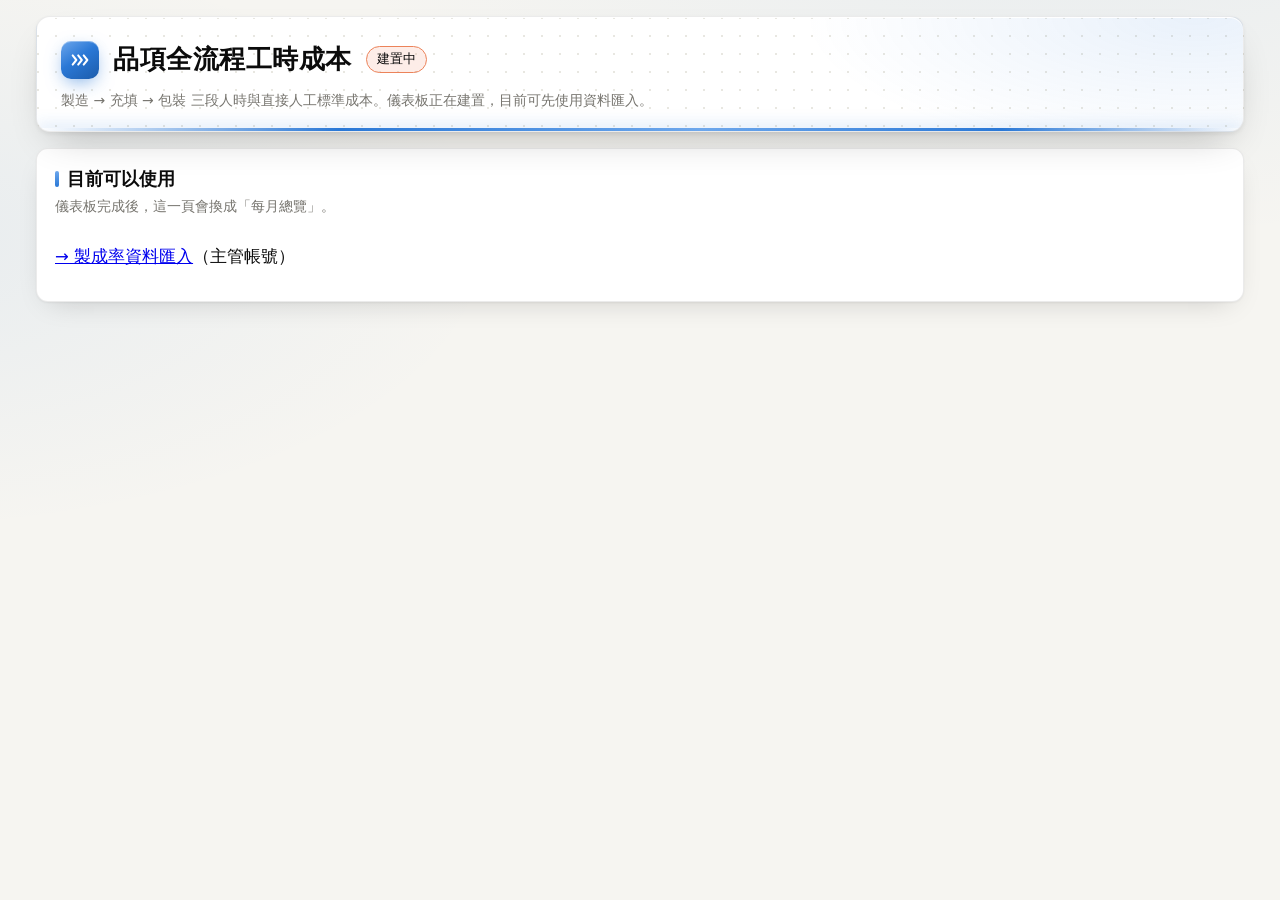
==== efficiency/index.html @ 657ede4d "Placeholder landing page for efficiency/ until the dashboard is built Keeps the import page's back l" ====
<!doctype html>
<html lang="zh-Hant">
<head>
<meta charset="utf-8">
<meta name="viewport" content="width=device-width, initial-scale=1">
<title>品項全流程工時成本</title>
<link rel="stylesheet" href="style.css">
</head>
<body>
<div class="wrap">
  <header class="app">
    <span class="logo" aria-hidden="true"><svg viewBox="0 0 24 24" fill="none" stroke="#fff" stroke-width="2.2" stroke-linecap="round" stroke-linejoin="round"><path d="M4 7l4 5-4 5M10 7l4 5-4 5M16 7l4 5-4 5"/></svg></span>
    <h1>品項全流程工時成本</h1>
    <span class="tag mock">建置中</span>
    <div class="hdr-note">製造 → 充填 → 包裝 三段人時與直接人工標準成本。儀表板正在建置，目前可先使用資料匯入。</div>
  </header>
  <div class="card" style="margin-top:16px">
    <div class="card-head"><div><h2>目前可以使用</h2><div class="sub">儀表板完成後，這一頁會換成「每月總覽」。</div></div></div>
    <p><a href="import.html">→ 製成率資料匯入</a>（主管帳號）</p>
  </div>
</div>
</body>
</html>
---- efficiency/style.css ----
/* 品項全流程工時成本：共用樣式（設計稿第 3 版定案：第 1 版配色＋立體感）。 */

/* ── 色彩：沿用第 1 版（暖白底＋藍色主色）。圖表三色經色覺障礙驗證 ── */
:root {
  color-scheme: light;
  --page: #f6f5f1; --page-glow: rgba(42,120,214,.07);
  --card: #ffffff; --surface: #fbfbf9; --line: rgba(11,11,11,.08);
  --ink: #0b0b0b; --ink-2: #52514e; --muted: #77756f;
  --grid: #e8e7e1; --axis: #c3c2b7; --ring: rgba(11,11,11,.08);
  --accent: #2a78d6; --accent-2: #1c5cab; --accent-3: #6da7ec; --accent-wash: rgba(42,120,214,.10);
  --s1: #2a78d6; --s2: #eb6834; --s3: #1baf7a;
  --s1-ink: #ffffff; --s2-ink: #ffffff; --s3-ink: #0b0b0b;
  --pt: #2a78d6; --band: rgba(42,120,214,.07);
  --good: #0ca30c; --good-ink: #006300; --warn: #fab219; --serious: #ec835a; --crit: #d03b3b;
  --div-neg-3: #b8322f; --div-neg-2: #e06d68; --div-neg-1: #f3b8b2; --div-mid: #f0efec;
  --div-pos-1: #b7d3f6; --div-pos-2: #6da7ec; --div-pos-3: #256abf;
  --tip: #0b0b0b; --tip-ink: #ffffff;
  --shadow: 0 1px 2px rgba(11,11,11,.05), 0 10px 28px -14px rgba(11,11,11,.22);
  --shadow-hi: 0 2px 4px rgba(11,11,11,.06), 0 18px 40px -18px rgba(11,11,11,.30);
  --hl: inset 0 1px 0 rgba(255,255,255,.95);
}
@media (prefers-color-scheme: dark) {
  :root:where(:not([data-theme="light"])) {
    color-scheme: dark;
    --page: #0d0d0d; --page-glow: rgba(57,135,229,.10);
    --card: #1a1a19; --surface: #222220; --line: rgba(255,255,255,.09);
    --ink: #ffffff; --ink-2: #c3c2b7; --muted: #9a9890;
    --grid: #2c2c2a; --axis: #383835; --ring: rgba(255,255,255,.09);
    --accent: #3987e5; --accent-2: #2a78d6; --accent-3: #86b6ef; --accent-wash: rgba(57,135,229,.16);
    --s1: #3987e5; --s2: #d95926; --s3: #199e70;
    --s1-ink: #ffffff; --s2-ink: #ffffff; --s3-ink: #0b0b0b;
    --pt: #3987e5; --band: rgba(57,135,229,.12);
    --good-ink: #0ca30c;
    --div-neg-3: #e66767; --div-neg-2: #a8423f; --div-neg-1: #5a2a28; --div-mid: #383835;
    --div-pos-1: #1f3a5c; --div-pos-2: #2a5c99; --div-pos-3: #6da7ec;
    --tip: #f0efec; --tip-ink: #0b0b0b;
    --shadow: 0 1px 2px rgba(0,0,0,.4), 0 14px 34px -16px rgba(0,0,0,.8);
    --shadow-hi: 0 2px 4px rgba(0,0,0,.45), 0 20px 44px -18px rgba(0,0,0,.9);
    --hl: inset 0 1px 0 rgba(255,255,255,.06);
  }
}
:root[data-theme="dark"] {
    color-scheme: dark;
    --page: #0d0d0d; --page-glow: rgba(57,135,229,.10);
    --card: #1a1a19; --surface: #222220; --line: rgba(255,255,255,.09);
    --ink: #ffffff; --ink-2: #c3c2b7; --muted: #9a9890;
    --grid: #2c2c2a; --axis: #383835; --ring: rgba(255,255,255,.09);
    --accent: #3987e5; --accent-2: #2a78d6; --accent-3: #86b6ef; --accent-wash: rgba(57,135,229,.16);
    --s1: #3987e5; --s2: #d95926; --s3: #199e70;
    --s1-ink: #ffffff; --s2-ink: #ffffff; --s3-ink: #0b0b0b;
    --pt: #3987e5; --band: rgba(57,135,229,.12);
    --good-ink: #0ca30c;
    --div-neg-3: #e66767; --div-neg-2: #a8423f; --div-neg-1: #5a2a28; --div-mid: #383835;
    --div-pos-1: #1f3a5c; --div-pos-2: #2a5c99; --div-pos-3: #6da7ec;
    --tip: #f0efec; --tip-ink: #0b0b0b;
    --shadow: 0 1px 2px rgba(0,0,0,.4), 0 14px 34px -16px rgba(0,0,0,.8);
    --shadow-hi: 0 2px 4px rgba(0,0,0,.45), 0 20px 44px -18px rgba(0,0,0,.9);
    --hl: inset 0 1px 0 rgba(255,255,255,.06);
  }

* { box-sizing: border-box; }
html, body { margin: 0; }
body {
  background:
    radial-gradient(1100px 520px at 85% -120px, var(--page-glow), transparent 70%),
    radial-gradient(900px 420px at -10% 240px, var(--page-glow), transparent 70%),
    var(--page);
  background-attachment: fixed;
  color: var(--ink);
  font: 16.5px/1.6 system-ui, -apple-system, "Segoe UI", "Microsoft JhengHei", "Noto Sans TC", sans-serif;
  -webkit-font-smoothing: antialiased;
}
.wrap { max-width: 1240px; margin: 0 auto; padding: 0 16px 64px; }

/* ── 頁首：深色立體橫幅＋點陣網格＋陶土橘光線 ── */
header.app {
  position: relative; overflow: hidden; margin: 16px 0 0; padding: 22px 24px 20px; border-radius: 14px;
  background:
    radial-gradient(560px 200px at 96% 0%, var(--accent-wash), transparent 70%),
    radial-gradient(1px 1px at 1px 1px, var(--grid) 1px, transparent 0) 0 0 / 18px 18px,
    var(--card);
  color: var(--ink); border: 1px solid var(--line); box-shadow: var(--shadow-hi), var(--hl);
  display: flex; flex-wrap: wrap; align-items: center; gap: 8px 14px;
}
header.app::after { content: ""; position: absolute; left: 0; right: 0; bottom: 0; height: 3px;
  background: linear-gradient(90deg, transparent, var(--accent) 25%, var(--accent-3) 55%, var(--accent) 80%, transparent);
  box-shadow: 0 0 16px rgba(42,120,214,.55); }
.logo { width: 38px; height: 38px; border-radius: 10px; flex: none; display: grid; place-items: center;
  background: linear-gradient(145deg, #6da7ec, #2a78d6 45%, #1c5cab); box-shadow: 0 6px 18px -4px rgba(42,120,214,.6), inset 0 1px 0 rgba(255,255,255,.35); }
.logo svg { width: 22px; height: 22px; }
header.app h1 { font-size: 26px; margin: 0; font-weight: 700; letter-spacing: .02em; }
.tag { font-size: 13px; padding: 2px 10px; border-radius: 999px; border: 1px solid var(--axis); color: var(--ink-2); background: var(--surface); }
.tag.mock { border-color: var(--serious); color: var(--ink); background: color-mix(in srgb, var(--serious) 14%, transparent); }
.hdr-note { width: 100%; color: var(--muted); font-size: 14px; }
.hdr-btns { margin-left: auto; display: flex; gap: 8px; }
.theme-btn { font: inherit; font-size: 14px; background: var(--surface); border: 1px solid var(--axis);
  color: var(--ink-2); border-radius: 8px; padding: 4px 12px; cursor: pointer; box-shadow: var(--hl); }
.theme-btn:hover { border-color: var(--accent); color: var(--ink); }
.theme-btn.help { color: var(--accent-2); border-color: color-mix(in srgb, var(--accent) 45%, var(--axis)); font-weight: 600; }

/* ── 篩選列：玻璃質感，固定在上方 ── */
.filters { position: sticky; top: 8px; z-index: 20; margin-top: 14px;
  display: flex; flex-wrap: wrap; gap: 10px 18px; align-items: center; padding: 10px 16px;
  background: color-mix(in srgb, var(--card) 78%, transparent); backdrop-filter: blur(14px) saturate(1.3);
  border: 1px solid var(--line); border-radius: 12px; box-shadow: var(--shadow), var(--hl); }
.filters.plain { position: static; margin: 0 0 14px; }
.filters label { display: flex; align-items: center; gap: 8px; font-size: 15px; color: var(--ink-2); }
select, input[type=number], input[type=search] {
  font: inherit; font-size: 15.5px; color: var(--ink); background: var(--surface);
  border: 1px solid var(--axis); border-radius: 8px; padding: 5px 10px; box-shadow: inset 0 1px 2px rgba(0,0,0,.05); }
select:focus, input:focus { outline: 2px solid var(--accent); outline-offset: 1px; }
input[type=number] { width: 96px; }
.rate-hint { font-size: 13px; color: var(--muted); }

/* ── 分頁：立體膠囊 ── */
nav.tabs { display: flex; gap: 6px; overflow-x: auto; margin: 16px 0 18px; padding: 6px;
  background: var(--card); border: 1px solid var(--line); border-radius: 14px; box-shadow: var(--shadow), var(--hl); }
nav.tabs button { font: inherit; font-size: 16px; background: none; border: 0; border-radius: 10px;
  padding: 8px 16px; color: var(--ink-2); cursor: pointer; white-space: nowrap; text-align: left; transition: background .15s; }
nav.tabs button:hover { background: var(--accent-wash); }
nav.tabs button[aria-selected=true] { color: #fff; font-weight: 700;
  background: linear-gradient(145deg, #4a90e2, #2a78d6 45%, #1c5cab);
  box-shadow: 0 8px 20px -8px rgba(42,120,214,.85), inset 0 1px 0 rgba(255,255,255,.3); }
nav.tabs button .q { display: block; font-size: 12.5px; font-weight: 400; color: var(--muted); }
nav.tabs button[aria-selected=true] .q { color: rgba(255,255,255,.85); }
.page { display: none; } .page.on { display: block; animation: rise .25s ease; }
@keyframes rise { from { opacity: 0; transform: translateY(6px); } to { opacity: 1; transform: none; } }
@media (prefers-reduced-motion: reduce) { .page.on { animation: none; } }

/* ── 結論句 ── */
.lede { position: relative; font-size: 20px; line-height: 1.55; margin: 0 0 18px; padding: 16px 20px 16px 24px; background: var(--card);
  border-radius: 12px; border: 1px solid var(--line); box-shadow: var(--shadow), var(--hl); overflow: hidden; }
.lede::before { content: ""; position: absolute; left: 0; top: 0; bottom: 0; width: 5px; background: linear-gradient(180deg, var(--accent-3), var(--accent), var(--accent-2)); }
.lede b { font-weight: 700; }
.lede .src { display: block; font-size: 13.5px; color: var(--muted); margin-top: 4px; }

/* ── 卡片與格線 ── */
.grid { display: grid; gap: 16px; grid-template-columns: repeat(12, 1fr); }
.c12 { grid-column: span 12; } .c8 { grid-column: span 8; } .c7 { grid-column: span 7; }
.c6 { grid-column: span 6; } .c5 { grid-column: span 5; } .c4 { grid-column: span 4; }
@media (max-width: 900px) { .c8, .c7, .c6, .c5, .c4 { grid-column: span 12; } }
.card { background: var(--card); border-radius: 12px; border: 1px solid var(--line); box-shadow: var(--shadow), var(--hl); padding: 16px 18px 14px; min-width: 0; }
.card h2 { font-size: 17.5px; margin: 0; font-weight: 700; display: flex; align-items: center; gap: 8px; }
.card h2::before { content: ""; width: 4px; height: 16px; border-radius: 2px; background: linear-gradient(180deg, var(--accent-3), var(--accent)); flex: none; }
.card .sub { font-size: 14px; color: var(--muted); margin: 2px 0 10px; }
.card-head { display: flex; gap: 10px; align-items: flex-start; justify-content: space-between; flex-wrap: wrap; }
.card-head > div:first-child { flex: 1 1 280px; min-width: 0; }
.tools { display: flex; gap: 8px; align-items: center; flex-wrap: wrap; font-size: 14px; color: var(--ink-2); }
.tbl-btn { flex: none; font: inherit; font-size: 13px; color: var(--ink-2); background: var(--surface);
  border: 1px solid var(--axis); border-radius: 8px; padding: 3px 10px; cursor: pointer; box-shadow: var(--hl); }
.tbl-btn:hover { border-color: var(--accent); color: var(--ink); }
.chart { position: relative; width: 100%; }
.chart svg { display: block; overflow: visible; }
.chart text { font-size: 12.5px; fill: var(--muted); font-variant-numeric: tabular-nums; }
.chart text.lab { fill: var(--ink-2); font-size: 13px; }
.chart text.strong { fill: var(--ink); font-weight: 600; }
.legend { display: flex; flex-wrap: wrap; gap: 4px 16px; font-size: 13.5px; color: var(--ink-2); margin: 2px 0 6px; }
.legend i { display: inline-block; width: 12px; height: 12px; border-radius: 3px; margin-right: 6px; vertical-align: -1px; }
.legend i.line { height: 2px; border-radius: 1px; vertical-align: 4px; width: 16px; }
.note { font-size: 13.5px; color: var(--muted); margin-top: 8px; }

/* ── KPI：頂部漸層光條；主指標用深色立體卡 ── */
.kpis { display: grid; gap: 12px; grid-template-columns: repeat(5, 1fr); margin-bottom: 16px; }
@media (max-width: 1000px) { .kpis { grid-template-columns: repeat(2, 1fr); } }
.kpi { position: relative; overflow: hidden; background: var(--card); border-radius: 12px; border: 1px solid var(--line);
  box-shadow: var(--shadow), var(--hl); padding: 14px 15px 13px; min-width: 0; }
.kpi::before { content: ""; position: absolute; left: 0; right: 0; top: 0; height: 3px; background: linear-gradient(90deg, var(--accent), var(--accent-3)); opacity: .9; }
.kpi .k { font-size: 14px; color: var(--ink-2); }
.kpi .v { font-size: 30px; font-weight: 650; line-height: 1.25; margin-top: 2px; }
.kpi .v small { font-size: 15px; font-weight: 500; color: var(--ink-2); margin-left: 3px; }
.kpi .d { font-size: 13.5px; color: var(--muted); }
.kpi .d .up { color: var(--good-ink); font-weight: 600; } .kpi .d .dn { color: var(--crit); font-weight: 600; }
.kpi.hero { border-color: color-mix(in srgb, var(--accent) 35%, var(--line));
  background: radial-gradient(260px 140px at 100% 0%, var(--accent-wash), transparent 70%), var(--card);
  box-shadow: 0 16px 36px -16px rgba(42,120,214,.45), var(--hl); }
.kpi.hero::before { height: 4px; }
.kpi.hero .v { font-size: 48px; }
.spark { margin-top: 4px; }

/* ── 表格 ── */
table.t { width: 100%; border-collapse: collapse; font-size: 14.5px; font-variant-numeric: tabular-nums; }
table.t th { text-align: left; font-weight: 600; color: var(--ink-2); font-size: 13.5px; padding: 8px;
  border-bottom: 1px solid var(--axis); white-space: nowrap; background: var(--surface); }
table.t th:first-child { border-top-left-radius: 8px; } table.t th:last-child { border-top-right-radius: 8px; }
table.t td { padding: 7px 8px; border-bottom: 1px solid var(--grid); vertical-align: middle; }
table.t td.n, table.t th.n { text-align: right; }
table.t tr.click { cursor: pointer; } table.t tr.click:hover td { background: var(--accent-wash); }
.code { font-weight: 600; } .nm { color: var(--ink-2); }
.tblwrap { overflow-x: auto; }
.data-table { margin-top: 10px; display: none; } .data-table.on { display: block; }

/* ── 狀態（顏色一定搭配圖示與文字）── */
.st { display: inline-flex; align-items: center; gap: 5px; font-size: 13.5px; white-space: nowrap; }
.st::before { content: ""; width: 10px; height: 10px; border-radius: 50%; background: currentColor; box-shadow: 0 0 6px currentColor; }
.st.good { color: var(--good-ink); } .st.warn { color: #9a6b00; } .st.crit { color: var(--crit); } .st.mute { color: var(--muted); }
.st.mute::before { box-shadow: none; }
:root[data-theme="dark"] .st.warn { color: var(--warn); }
@media (prefers-color-scheme: dark) { :root:where(:not([data-theme="light"])) .st.warn { color: var(--warn); } }
.st span { color: var(--ink); }

/* ── 熱圖 ── */
.heat { border-collapse: separate; border-spacing: 3px; font-size: 13.5px; font-variant-numeric: tabular-nums; width: 100%; }
.heat th { font-weight: 600; color: var(--ink-2); font-size: 13px; padding: 4px 6px; text-align: center; white-space: nowrap; }
.heat th.rowh { text-align: left; font-weight: 400; color: var(--ink); white-space: nowrap; cursor: pointer; }
.heat th.rowh:hover .code { color: var(--accent); }
.heat th.rowh .nm { font-size: 12.5px; }
.heat td { text-align: center; padding: 6px 4px; border-radius: 6px; min-width: 50px; cursor: default;
  box-shadow: inset 0 1px 0 rgba(255,255,255,.18), 0 1px 2px rgba(0,0,0,.06); }
.heat td.sel { outline: 2px solid var(--ink); outline-offset: -1px; }
.heat td.na { background: transparent; color: var(--muted); box-shadow: none; }
.heat-scale { display: flex; align-items: center; gap: 8px; font-size: 13px; color: var(--ink-2); margin: 4px 0 8px; flex-wrap: wrap; }
.heat-scale .sw { display: flex; gap: 2px; } .heat-scale .sw i { width: 28px; height: 12px; border-radius: 3px; }

/* ── 橫條 ── */
.hbars { display: grid; grid-template-columns: minmax(150px, max-content) 1fr; gap: 6px 12px; align-items: center; font-size: 14px; }
.hbars .lbl { white-space: nowrap; overflow: hidden; text-overflow: ellipsis; max-width: 260px; }
.hbars .lbl .nm { font-size: 13px; }
.hbars .row { position: relative; height: 22px; display: flex; align-items: center; cursor: pointer; }
.hbars .bar { flex: none; height: 16px; border-radius: 0 4px 4px 0; background: linear-gradient(90deg, var(--accent-2), var(--accent)); min-width: 2px;
  box-shadow: 0 4px 10px -6px rgba(42,120,214,.8), inset 0 1px 0 rgba(255,255,255,.25); }
.hbars .bar.mute { background: var(--axis); box-shadow: none; }
.hbars .bar.bad { background: linear-gradient(90deg, #b5302f, var(--crit)); box-shadow: 0 4px 10px -6px rgba(208,59,59,.9); }
.hbars .val { margin-left: 8px; font-size: 13.5px; color: var(--ink); white-space: nowrap; font-variant-numeric: tabular-nums; }
.hbars .val .flag { color: var(--crit); font-weight: 700; margin-left: 4px; }
.hbars .row:hover .bar { filter: brightness(1.12); }

/* ── 工段比較（標準 vs 實際）── */
.stagecmp { display: grid; grid-template-columns: 70px 1fr; gap: 14px 12px; align-items: center; font-size: 14px; }
.stagecmp .track { position: relative; height: 20px; background: var(--surface); border-radius: 4px; }
.stagecmp .bar { position: absolute; left: 0; top: 2px; height: 16px; border-radius: 0 4px 4px 0; }
.stagecmp .std { position: absolute; top: -3px; width: 2px; height: 26px; background: var(--ink); }
.stagecmp .val { position: absolute; top: -1px; font-size: 13.5px; white-space: nowrap; font-variant-numeric: tabular-nums; }

/* ── 批次成本卡 ── */
.bcards { display: grid; gap: 12px; grid-template-columns: repeat(auto-fill, minmax(250px, 1fr)); }
.bcard { border-radius: 12px; border: 1px solid var(--line); padding: 12px 14px; background: linear-gradient(180deg, var(--surface), var(--card)); box-shadow: var(--shadow), var(--hl); }
.bcard .t1 { font-weight: 700; } .bcard .t2 { font-size: 13.5px; color: var(--muted); }
.bcard dl { display: grid; grid-template-columns: 1fr auto; gap: 2px 10px; margin: 8px 0 0; font-size: 14.5px; font-variant-numeric: tabular-nums; }
.bcard dt { color: var(--ink-2); } .bcard dd { margin: 0; text-align: right; }
.bcard .big { font-size: 22px; font-weight: 650; }

/* ── 健康度 ── */
.lights { display: grid; gap: 12px; grid-template-columns: repeat(4, 1fr); }
@media (max-width: 900px) { .lights { grid-template-columns: repeat(2, 1fr); } }
.light { border-radius: 12px; border: 1px solid var(--line); box-shadow: var(--shadow), var(--hl); padding: 12px 14px; background: var(--card); }
.light .k { font-size: 14px; color: var(--ink-2); } .light .v { font-size: 22px; font-weight: 650; margin: 2px 0; }

/* ── ROI ── */
.roi { display: grid; gap: 12px 18px; grid-template-columns: repeat(auto-fit, minmax(180px, 1fr)); align-items: end; }
.roi label { display: grid; gap: 4px; font-size: 14px; color: var(--ink-2); }
.roi input, .roi select { width: 100%; }
.roi-out { display: grid; gap: 12px; grid-template-columns: repeat(auto-fit, minmax(180px, 1fr)); margin-top: 14px; }
.roi-out .kpi .v { font-size: 26px; }

/* ── 成本試算器 ── */
.calc { background:
    radial-gradient(520px 200px at 100% 0%, var(--accent-wash), transparent 70%), var(--card); }
.calc-ctl { display: grid; gap: 14px 22px; grid-template-columns: minmax(220px, 1.1fr) minmax(260px, 2fr) auto; align-items: end; }
@media (max-width: 900px) { .calc-ctl { grid-template-columns: 1fr; } }
.calc-ctl label { display: grid; gap: 6px; font-size: 14px; color: var(--ink-2); }
.qty { display: flex; align-items: center; gap: 12px; }
.qty input[type=range] { flex: 1; accent-color: var(--accent); height: 28px; }
.qty input[type=number] { width: 110px; font-weight: 700; }
.seg { display: inline-flex; padding: 3px; border-radius: 10px; background: var(--surface); border: 1px solid var(--axis); }
.seg button { font: inherit; font-size: 14px; border: 0; background: none; color: var(--ink-2); padding: 5px 12px; border-radius: 8px; cursor: pointer; }
.seg button[aria-pressed=true] { background: var(--card); color: var(--ink); font-weight: 700; box-shadow: 0 2px 6px rgba(0,0,0,.12); }
.calc-out { display: grid; gap: 12px; grid-template-columns: repeat(3, 1fr) 1.25fr; margin-top: 16px; }
@media (max-width: 900px) { .calc-out { grid-template-columns: repeat(2, 1fr); } }
.calc-out .kpi .v { font-size: 26px; }
.calc-out .kpi .sw { display: inline-block; width: 10px; height: 10px; border-radius: 3px; margin-right: 6px; }
.calc-out .kpi.hero .v { font-size: 36px; }
.compo { margin-top: 14px; }
.compo .barwrap { display: flex; gap: 2px; height: 30px; border-radius: 8px; overflow: hidden; box-shadow: inset 0 1px 2px rgba(0,0,0,.08); }
.compo .seg2 { display: flex; align-items: center; justify-content: center; color: #fff; font-size: 13.5px; font-weight: 600; white-space: nowrap; overflow: hidden;
  box-shadow: inset 0 1px 0 rgba(255,255,255,.25); }
.formula { margin-top: 10px; font-size: 13.5px; color: var(--ink-2); font-variant-numeric: tabular-nums; line-height: 1.75; }
.formula b { color: var(--ink); }
.go-btn { font: inherit; font-size: 14px; margin-left: 12px; color: #fff; border: 0; border-radius: 8px; padding: 4px 12px; cursor: pointer;
  background: linear-gradient(145deg, #4a90e2, #1c5cab); box-shadow: 0 6px 14px -6px rgba(42,120,214,.9); vertical-align: 2px; }

/* ── 提示框 ── */
#tip { position: fixed; z-index: 50; pointer-events: none; background: var(--tip); color: var(--tip-ink);
  font-size: 13.5px; line-height: 1.45; padding: 8px 10px; border-radius: 8px; max-width: 320px;
  box-shadow: 0 10px 28px rgba(0,0,0,.28); opacity: 0; transition: opacity .08s; }
#tip.on { opacity: 1; }
#tip .tv { font-weight: 700; font-size: 15px; }
#tip .tr { display: flex; align-items: center; gap: 7px; }
#tip .tr i { width: 12px; height: 2px; border-radius: 1px; flex: none; }
#tip .tl { opacity: .78; }

.search { width: 220px; }
.empty { color: var(--muted); font-size: 14.5px; padding: 18px 0; text-align: center; }
footer { margin-top: 36px; font-size: 13.5px; color: var(--muted); }

/* ── 狀態點固定對齊（比值、樣本數等數字欄）── */
.st.fixed { display: inline-grid; grid-template-columns: 10px 4.6em; gap: 6px; align-items: center; justify-items: end; }
.st.fixed.blank::before { background: transparent; box-shadow: none; }

/* ── 計算說明：每張卡片可展開，另有完整說明視窗 ── */
details.why { margin: -4px 0 10px; font-size: 13.5px; color: var(--ink-2); }
details.why summary { cursor: pointer; color: var(--accent-2); width: max-content; list-style: none; font-weight: 600; }
details.why summary::-webkit-details-marker { display: none; }
details.why summary::before { content: "ⓘ "; }
details.why[open] summary { margin-bottom: 6px; }
details.why .box { background: var(--surface); border: 1px solid var(--line); border-left: 3px solid var(--accent); border-radius: 8px; padding: 9px 12px; line-height: 1.7; }
details.why .box b { color: var(--ink); }
details.why .box code, dialog code { font-family: inherit; background: var(--accent-wash); border-radius: 4px; padding: 0 4px; color: var(--ink); }
dialog#help { width: min(860px, calc(100vw - 32px)); max-height: calc(100vh - 48px); border: 1px solid var(--line); border-radius: 14px; padding: 0;
  background: var(--card); color: var(--ink); box-shadow: 0 30px 80px -20px rgba(0,0,0,.5); }
dialog#help::backdrop { background: rgba(11,11,11,.45); backdrop-filter: blur(3px); }
dialog#help .hd { position: sticky; top: 0; display: flex; align-items: center; justify-content: space-between; padding: 14px 20px;
  background: var(--card); border-bottom: 1px solid var(--line); }
dialog#help .hd h2 { margin: 0; font-size: 19px; }
dialog#help .bd { padding: 6px 20px 20px; font-size: 15px; line-height: 1.7; }
dialog#help h3 { font-size: 16px; margin: 18px 0 6px; color: var(--accent-2); }
dialog#help table.t td:first-child { white-space: nowrap; font-weight: 600; }
.warnbox { margin-top: 10px; padding: 10px 12px; border-radius: 8px; font-size: 14px; line-height: 1.7;
  background: color-mix(in srgb, var(--warn) 14%, transparent); border: 1px solid color-mix(in srgb, var(--warn) 55%, transparent); }
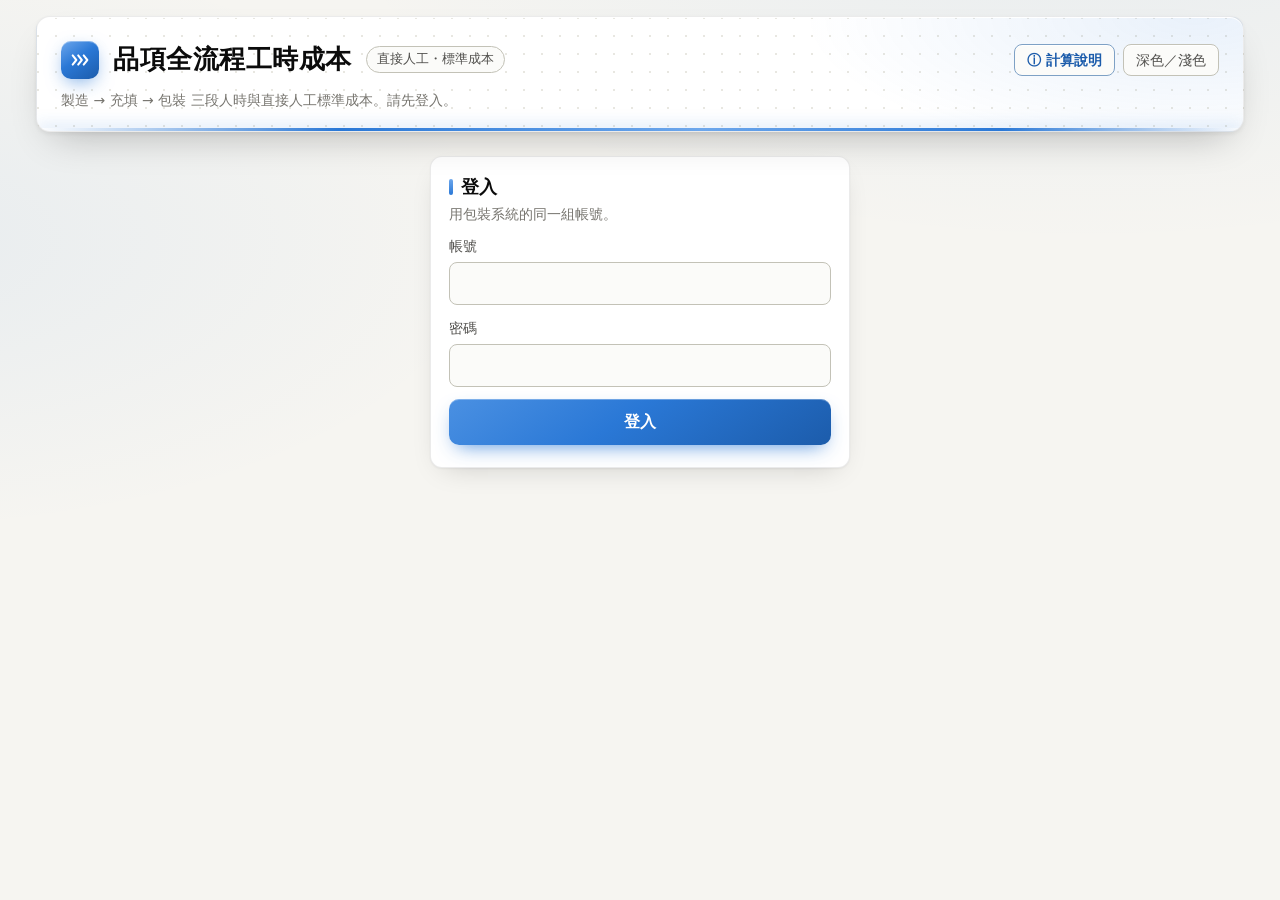
==== commit 28a226ec: "Build the efficiency dashboard from the approved v3 design Five pages read the production views afte" ====
--- a/efficiency/index.html
+++ b/efficiency/index.html
@@ -9,15 +9,1074 @@
 <body>
 <div class="wrap">
   <header class="app">
-    <span class="logo" aria-hidden="true"><svg viewBox="0 0 24 24" fill="none" stroke="#fff" stroke-width="2.2" stroke-linecap="round" stroke-linejoin="round"><path d="M4 7l4 5-4 5M10 7l4 5-4 5M16 7l4 5-4 5"/></svg></span>
-    <h1>品項全流程工時成本</h1>
-    <span class="tag mock">建置中</span>
-    <div class="hdr-note">製造 → 充填 → 包裝 三段人時與直接人工標準成本。儀表板正在建置，目前可先使用資料匯入。</div>
+    <span class="logo" aria-hidden="true"><svg viewBox="0 0 24 24" fill="none" stroke="#fff" stroke-width="2.2" stroke-linecap="round" stroke-linejoin="round"><path d="M4 7l4 5-4 5M10 7l4 5-4 5M16 7l4 5-4 5"/></svg></span><h1>品項全流程工時成本</h1>
+        <span class="tag">直接人工・標準成本</span>
+    <div class="hdr-btns"><a class="theme-btn hidden" id="importLink" href="import.html" style="text-decoration:none">資料匯入</a><button class="theme-btn help" id="helpBtn" type="button">ⓘ 計算說明</button><button class="theme-btn" id="themeBtn" type="button">深色／淺色</button><button class="theme-btn hidden" id="logout" type="button">登出</button></div>
+    <div class="hdr-note" id="hdrNote">製造 → 充填 → 包裝 三段人時與直接人工標準成本。請先登入。</div>
   </header>
-  <div class="card" style="margin-top:16px">
-    <div class="card-head"><div><h2>目前可以使用</h2><div class="sub">儀表板完成後，這一頁會換成「每月總覽」。</div></div></div>
-    <p><a href="import.html">→ 製成率資料匯入</a>（主管帳號）</p>
+
+  <section id="loginBox" class="card login hidden" style="margin-top:24px">
+    <div class="card-head"><div><h2>登入</h2><div class="sub">用包裝系統的同一組帳號。</div></div></div>
+    <form id="loginForm">
+      <label>帳號<input id="acc" autocomplete="username" required></label>
+      <label>密碼<input id="pw" type="password" autocomplete="current-password" required></label>
+      <button class="btn" type="submit" id="loginBtn" style="width:100%">登入</button>
+      <div class="err" id="loginErr"></div>
+    </form>
+  </section>
+  <section id="loading" class="card" style="margin-top:16px"><div class="empty" id="loadMsg">載入中…</div></section>
+
+  <div id="app" class="hidden">
+  <div class="filters" role="group" aria-label="篩選">
+    <label>月份 <select id="month"></select></label>
+    <label>工時費率 <input type="number" id="rate" min="0" step="10" value="200"> 元/人時</label>
+    <span class="rate-hint">費率只影響畫面上的金額，不存檔；ROI 試算用</span>
+    <span class="who" id="who" style="margin-left:auto"></span>
+  </div>
+
+  <nav class="tabs" role="tablist">
+    <button role="tab" data-p="p1" aria-selected="true">① 每月總覽<span class="q">整體好不好？要處理哪幾項？</span></button>
+    <button role="tab" data-p="p2" aria-selected="false">② 異常地圖<span class="q">哪個品項、哪個月？</span></button>
+    <button role="tab" data-p="p3" aria-selected="false">③ 品項分析<span class="q">為什麼？哪一段？</span></button>
+    <button role="tab" data-p="p4" aria-selected="false">④ 成本試算與 ROI<span class="q">做 N 瓶多少錢？改善省多少？</span></button>
+    <button role="tab" data-p="p5" aria-selected="false">⑤ 資料健康度<span class="q">數字可以相信嗎？</span></button>
+  </nav>
+
+  <!-- ① 每月總覽 -->
+  <section class="page on" id="p1">
+    <p class="lede" id="lede"></p>
+    <div class="kpis" id="kpis"></div>
+    <div class="grid">
+      <div class="card c7">
+        <div class="card-head"><div><h2 id="trendTitle">效率指數趨勢</h2>
+          <div class="sub">100 ＝ 剛好達到標準；高於 100 ＝ 比標準快。空心點為未結案月份（暫定）。</div></div>
+          <button class="tbl-btn" data-t="trendTbl">數據表</button></div>
+        <div class="chart" id="trend"></div>
+        <div class="data-table" id="trendTbl"></div>
+      </div>
+      <div class="card c5">
+        <div class="card-head"><div><h2 id="lossTitle">本月損失人時 Top 10</h2>
+          <div class="sub">損失人時 ＝ 實際人時 − 標準人時。依損失排序＝處理優先順序。紅色＋「異常」＝效率指數低於 85。點擊看品項分析。</div></div></div>
+        <div id="lossBars"></div>
+      </div>
+      <div class="card c12">
+        <div class="card-head"><div><h2>上月追蹤</h2>
+          <div class="sub" id="followSub"></div></div></div>
+        <div class="tblwrap" id="follow"></div>
+      </div>
+    </div>
+  </section>
+
+  <!-- ② 異常地圖 -->
+  <section class="page" id="p2">
+    <div class="grid">
+      <div class="card c12">
+        <div class="card-head"><div><h2 id="heatTitle">全廠異常地圖（效率指數）</h2>
+          <div class="sub">每格＝該品項當月的效率指數。預設依料號 A→Z；可切換為依損失排序。點擊品項看分析。</div></div>
+          <div class="tools"><label>排序 <select id="heatSort"><option value="az">料號 A→Z</option><option value="loss">依本月損失人時</option></select></label><label><input type="checkbox" id="heatOnly" checked> 只看本月有生產</label></div></div>
+        <div class="heat-scale" id="heatScale"></div>
+        <div class="tblwrap" id="heat"></div>
+      </div>
+      <div class="card c7">
+        <div class="card-head"><div><h2 id="paretoTitle">人力花在哪裡</h2>
+          <div class="sub" id="paretoSub"></div></div>
+          <button class="tbl-btn" data-t="paretoTbl">數據表</button></div>
+        <div id="pareto"></div>
+        <div class="data-table" id="paretoTbl"></div>
+      </div>
+      <div class="card c5">
+        <div class="card-head"><div><h2>工段結構（全廠月人時）</h2>
+          <div class="sub">每月製造、充填、包裝各用了多少人時；柱內為各段佔比，柱頂為合計。</div></div>
+          <button class="tbl-btn" data-t="stackTbl">數據表</button></div>
+        <div class="legend"><span><i style="background:var(--s1)"></i>製造</span><span><i style="background:var(--s2)"></i>充填</span><span><i style="background:var(--s3)"></i>包裝</span></div>
+        <div class="chart" id="stack"></div>
+        <div class="data-table" id="stackTbl"></div>
+      </div>
+    </div>
+  </section>
+
+  <!-- ③ 品項分析 -->
+  <section class="page" id="p3">
+    <div class="filters plain">
+      <label>品項 <select id="sku" class="search"></select></label>
+    </div>
+    <p class="lede" id="skuLede"></p>
+    <div class="grid">
+      <div class="card c5">
+        <div class="card-head"><div><h2>哪一段偏離標準？</h2>
+          <div class="sub" id="stageSub"></div></div></div>
+        <div class="legend"><span><i style="background:var(--s1)"></i>製造</span><span><i style="background:var(--s2)"></i>充填</span><span><i style="background:var(--s3)"></i>包裝</span><span><i class="line" style="background:var(--ink);width:2px;height:14px;vertical-align:-2px"></i>標準</span></div>
+        <div class="stagecmp" id="stage"></div>
+        <div class="note">單位：人時/千瓶。黑色直線＝標準；條長超過直線＝比標準慢。</div>
+      </div>
+      <div class="card c7">
+        <div class="card-head"><div><h2>批次控制圖（製造＋充填）</h2>
+          <div class="sub">每個點＝一個生產批。藍帶＝標準 ±20%。帶外的點要問原因。</div></div>
+          <button class="tbl-btn" data-t="ctrlTbl">數據表</button></div>
+        <div class="chart" id="ctrl"></div>
+        <div class="note">包裝人時不在這張圖：生產批的全流程（含包裝）見下方「批次成本卡」。</div>
+        <div class="data-table" id="ctrlTbl"></div>
+      </div>
+      <div class="card c6">
+        <div class="card-head"><div><h2>製成率趨勢</h2>
+          <div class="sub">實際半成品 ÷ 預估半成品。藍帶＝合理範圍 95%–105%。</div></div>
+          <button class="tbl-btn" data-t="yldTbl">數據表</button></div>
+        <div class="chart" id="yld"></div>
+        <div class="data-table" id="yldTbl"></div>
+      </div>
+      <div class="card c6">
+        <div class="card-head"><div><h2>每鍋人時（生管排程用）</h2>
+          <div class="sub" id="potSub">製造＋充填人時 ÷ 鍋數。</div></div>
+          <button class="tbl-btn" data-t="potTbl">數據表</button></div>
+        <div class="chart" id="pot"></div>
+        <div class="data-table" id="potTbl"></div>
+      </div>
+      <div class="card c12">
+        <div class="card-head"><div><h2>批次成本卡（以製造日期串接，2026/10 起）</h2>
+          <div class="sub">從製造到包裝，一個生產批實際花了多少人時、多少錢。</div></div></div>
+        <div class="bcards" id="bcards"></div>
+      </div>
+      <div class="card c12">
+        <div class="card-head"><div><h2>製造 → 包裝 隔了幾天（2026/10 起，全品項）</h2>
+          <div class="sub" id="lagSub"></div></div></div>
+        <div class="chart" id="lag"></div>
+      </div>
+    </div>
+  </section>
+
+  <!-- ④ 標準成本與 ROI -->
+  <section class="page" id="p4">
+    <div class="grid">
+      <div class="card c12 calc">
+        <div class="card-head"><div><h2>成本試算器：做 N 瓶，各段要多少人時、多少錢？</h2>
+          <div class="sub">拉動數量即時計算。分母一律是「成品瓶數」：要包出這些瓶數，製造、充填、包裝各需投入多少人力。</div></div></div>
+        <div class="calc-ctl">
+          <label>品項<select id="calcSku"></select></label>
+          <label>數量（瓶）<div class="qty"><input type="range" id="calcQty" min="100" max="20000" step="100" value="1000" aria-label="數量拉桿"><input type="number" id="calcQtyN" min="1" step="100" value="1000" aria-label="數量"></div></label>
+          <label>計算依據<div class="seg" role="group"><button type="button" data-b="std" aria-pressed="true">標準</button><button type="button" data-b="act" aria-pressed="false">近 3 個月實際</button></div></label>
+        </div>
+        <div class="calc-out" id="calcOut"></div>
+        <div class="compo" id="calcCompo"></div>
+        <div class="formula" id="calcFormula"></div>
+      </div>
+      <div class="card c12">
+        <div class="card-head"><div><h2>ROI 試算：如果這個品項回到標準，可以省多少？</h2>
+          <div class="sub">預設帶入「損失人時最多」的品項。改任何欄位都會即時重算。</div></div></div>
+        <div class="roi">
+          <label>品項<select id="roiSku"></select></label>
+          <label>每月產量（瓶）<input type="number" id="roiVol" min="0" step="100"></label>
+          <label>目前人時/千瓶（近 3 個月）<input type="number" id="roiCur" min="0" step="0.1"></label>
+          <label>目標效率指數<input type="number" id="roiTgt" min="50" max="150" step="5" value="100"></label>
+        </div>
+        <div class="roi-out" id="roiOut"></div>
+      </div>
+      <div class="card c12">
+        <div class="card-head"><div><h2>標準人工成本表</h2>
+          <div class="sub"><span class="baseTxt"></span>。每瓶成本隨上方工時費率即時換算。點擊品項可帶入上方試算器。</div></div>
+          <div style="display:flex;gap:8px;align-items:center;flex-wrap:wrap">
+            <select id="stdSort"><option value="az">料號 A→Z</option><option value="hrs">依近半年人時</option><option value="cost">依每瓶成本</option></select>
+            <input type="search" id="stdSearch" class="search" placeholder="搜尋料號或品名">
+            <button class="tbl-btn" id="stdExport">匯出 Excel (CSV)</button></div></div>
+        <div class="legend"><span><i style="background:var(--s1)"></i>製造</span><span><i style="background:var(--s2)"></i>充填</span><span><i style="background:var(--s3)"></i>包裝</span></div>
+        <div class="tblwrap" id="stdTbl"></div>
+      </div>
+    </div>
+  </section>
+
+  <!-- ⑤ 資料健康度 -->
+  <section class="page" id="p5">
+    <p class="lede" id="hLede"></p>
+    <div class="lights" id="lights"></div>
+    <div class="grid" style="margin-top:16px">
+      <div class="card c12">
+        <div class="card-head"><div><h2>各月檢核總表</h2>
+          <div class="sub">結案率、包裝漏登兩項門檻都通過的月份，才納入標準工時計算；人數填寫率與物料平衡只做提醒。</div></div></div>
+        <div class="tblwrap" id="hTbl"></div>
+      </div>
+      <div class="card c6">
+        <div class="card-head"><div><h2 id="balTitle">物料平衡異常</h2>
+          <div class="sub">近 3 個月 包裝瓶數 ÷ 製造成品數，超出 85%–115%。可能漏登、或料號登錄錯誤。成品數未填齊的月份不檢核。</div></div></div>
+        <div class="tblwrap" id="balTbl"></div>
+      </div>
+      <div class="card c6">
+        <div class="card-head"><div><h2 id="dqTitle">資料品質待處理</h2>
+          <div class="sub">「需修正」＝時間或人數缺漏，不納入計算，請回 Excel 修正後重新匯入。「O 欄提醒」照常計算，只請確認 Excel 是否打錯。</div></div></div>
+        <div class="tblwrap" id="dqTbl"></div>
+      </div>
+    </div>
+  </section>
+
+  <footer id="foot">資料來源：產品製成率 Excel（每月匯入）、包裝產能資料庫。數字由資料庫即時計算，重新整理頁面即取得最新結果。</footer>
   </div>
 </div>
+<div id="tip" role="tooltip"></div>
+<dialog id="help" aria-labelledby="helpTitle">
+  <div class="hd"><h2 id="helpTitle">計算說明與名詞定義</h2><button class="tbl-btn" id="helpClose" type="button">關閉</button></div>
+  <div class="bd">
+    <h3>一、人時怎麼來</h3>
+    <table class="t"><tbody>
+      <tr><td>製造、充填人時</td><td>來自製成率 Excel「工時」分頁。每段分鐘 ＝（結束 − 開始）＋ 前置作業；生產時段<b>完整涵蓋 12:00–13:00</b> 才扣 60 分午休（12 點多開工、做到 12 點多都照實計入）。人·分 ＝ 分鐘 × 人數。人時以起訖時間計算為準，Excel O 欄只做提醒。只填一段（製造或充填）也算有效。兩個品項共用一段作業時間（一列只填開始、下一列只填結束）時，合併計算後依鍋數分攤。時間或人數缺漏的列不納入。</td></tr>
+      <tr><td>包裝人時</td><td>來自包裝輸入系統：工時（由起訖時間自動推算）× 人數。沒填人數的批次，人時與瓶數<b>都不列入</b>，避免結果失真。</td></tr>
+      <tr><td>產量（分母）</td><td>製造、充填用「成品數（實際）」；包裝用「包裝瓶數」。兩邊各用各的分母，不互相除——同一批製造的量可能分好幾天包裝。</td></tr>
+    </tbody></table>
+    <h3>二、核心指標</h3>
+    <table class="t"><tbody>
+      <tr><td>人時/千瓶</td><td>人時 ÷ 產量 × 1,000。每做 1,000 瓶要花幾個人時。</td></tr>
+      <tr><td>標準</td><td><span class="baseTxt"></span>：基準期內通過門檻的各月 人時/千瓶 的<b>中位數</b>，三段各自計算。每半年檢討一次，不每月變動（避免標準跟著變差的表現一起放寬）。</td></tr>
+      <tr><td>效率指數</td><td>標準人時 ÷ 實際人時 × 100。標準人時 ＝ 各段標準 × 該段實際產量 ÷ 1,000。<b>100 ＝ 剛好達標，高於 100 ＝ 比標準快</b>。燈號：≥95 正常、85–95 注意、&lt;85 異常。</td></tr>
+      <tr><td>損失人時</td><td>實際人時 − 標準人時。全廠合計只加總「比標準慢」的品項，避免被比較快的品項抵銷。</td></tr>
+      <tr><td>人工成本</td><td>人時 × 工時費率。費率只影響畫面，不存檔，方便做 ROI 試算。</td></tr>
+      <tr><td>離群批次</td><td>製造、充填：以每鍋人時判定，同品項 ≥ 8 批時，修正 z 分數 ≥ 3.5 且偏離中位數 ≥ 35% 的批次剔除（最多 10%），沿用製成率系統。包裝：每批產能 ÷ 該品項中位數 &lt; 0.5 或 &gt; 2.5（且工時 ≥ 1 小時）的批次剔除，沿用包裝儀表板。</td></tr>
+    </tbody></table>
+    <h3>三、資料可信度</h3>
+    <table class="t"><tbody>
+      <tr><td>結案</td><td>生產批的「成品數」已填入製成率 Excel 才算結案。未結案的月份標「暫定」，空心點表示。</td></tr>
+      <tr><td>納入標準的門檻</td><td>製造資料結案率 ≥ 95%、包裝 0 天漏登，兩項都通過的月份才納入標準計算。包裝人數填寫率只做提醒：沒填人數的批次已逐批排除。</td></tr>
+      <tr><td>物料平衡</td><td>近 3 個月 包裝瓶數 ÷ 製造成品數 超出 85%–115% 的品項。只列清單、不擋月份——庫存時間差與少量品項本來就會造成短期差異。成品數未填齊的月份不檢核。比值極端（如 &gt;200%）多半是料號登錄錯誤，請優先查。</td></tr>
+    </tbody></table>
+    <div class="warnbox"><b>使用前提醒</b><br>
+      ① 標準只用了基準期的資料；「樣本月數」少於 3 的品項，數字僅供參考。<br>
+      ② 成品數還沒填齊的月份標「暫定」（空心點），下次匯入後數字還會變。<br>
+      ③ 效率指數極低的品項，多半是資料問題而不是真的做慢，請先到「資料健康度」核對。<br>
+      ④ 這裡只反映狀況、不做異常處理紀錄；請製造單位依據數字找問題、提改善。</div>
+  </div>
+</dialog>
+
+<script src="core.js"></script>
+<script>
+/* 品項全流程工時成本：儀表板。版面與圖表沿用設計稿第 3 版；數字由 production 的 view 即時計算。 */
+let D = null, M = [], LAST_CLOSED = null;   // 登入後由 loadData() 填入
+const STAGES = [
+  { k: 'mfg', name: '製造', color: 'var(--s1)', ink: 'var(--s1-ink)' },
+  { k: 'fill', name: '充填', color: 'var(--s2)', ink: 'var(--s2-ink)' },
+  { k: 'pack', name: '包裝', color: 'var(--s3)', ink: 'var(--s3-ink)' },
+];
+const state = { m: null, sku: null, heatSort: 'az', heatOnly: true, stdSort: 'az', calcSku: null, calcQty: 1000, calcBasis: 'std' };
+
+/* ── 小工具 ── */
+const SVGNS = 'http://www.w3.org/2000/svg';
+function s(tag, attrs, ...kids) {
+  const e = document.createElementNS(SVGNS, tag);
+  if (attrs) for (const [k, v] of Object.entries(attrs)) if (v != null) e.setAttribute(k, v);
+  for (const k of kids.flat()) if (k != null) e.append(k instanceof Node ? k : document.createTextNode(String(k)));
+  return e;
+}
+const fmtS = (v, d = 1) => v == null ? '–' : fmt(Math.abs(v) < Math.pow(10, -d) / 2 ? 0 : v, d);
+const money = v => v == null ? '–' : (Math.abs(v) >= 10000 ? fmt(v / 10000, 1) + ' 萬' : fmt(v, 0)) ;
+// 月份跨年時加上年份（例：26/12 月、27/1 月）
+const mLabel = m => (M.length && M[0].slice(0, 4) !== M[M.length - 1].slice(0, 4) ? m.slice(2, 4) + '/' : '') + `${+m.slice(5)} 月`;
+const isTemp = m => !(D.gate[m] && D.gate[m].gate);
+const nm = c => D.names[c] || '';
+let rate = 200;
+try { const r = localStorage.getItem('pe-rate'); if (r) rate = +r || 200; } catch (e) {}
+
+function niceTicks(lo, hi, n = 4) {
+  if (hi === lo) { hi = lo + 1; }
+  const raw = (hi - lo) / n, p = Math.pow(10, Math.floor(Math.log10(raw)));
+  const step = [1, 2, 2.5, 5, 10].map(x => x * p).find(x => x >= raw);
+  const a = Math.floor(lo / step) * step, b = Math.ceil(hi / step) * step;
+  const t = []; for (let v = a; v <= b + step / 2; v += step) t.push(+v.toFixed(6));
+  return t;
+}
+
+/* ── 提示框（值在前、標籤在後）── */
+const tip = $('tip');
+function showTip(ev, rows, title) {
+  tip.replaceChildren();
+  if (title) tip.append(h('div', { class: 'tl' }, title));
+  for (const r of rows) {
+    tip.append(h('div', { class: 'tr' }, r.color ? h('i', { style: `background:${r.color}` }) : null,
+      h('span', { class: 'tv' }, r.v), h('span', { class: 'tl' }, r.l)));
+  }
+  tip.classList.add('on');
+  const x = ev.clientX + 14, y = ev.clientY + 14, w = tip.offsetWidth, hh = tip.offsetHeight;
+  tip.style.left = Math.min(x, innerWidth - w - 8) + 'px';
+  tip.style.top = (y + hh > innerHeight - 8 ? ev.clientY - hh - 10 : y) + 'px';
+}
+const hideTip = () => tip.classList.remove('on');
+
+/* ── 數據表（每張圖都有可讀的表格版本）── */
+function dataTable(el, heads, rows) {
+  el.replaceChildren(h('div', { class: 'tblwrap' }, h('table', { class: 't' },
+    h('thead', null, h('tr', null, heads.map((x, i) => h('th', { class: i ? 'n' : null }, x)))),
+    h('tbody', null, rows.map(r => h('tr', null, r.map((x, i) => h('td', { class: i ? 'n' : null }, x))))))));
+}
+document.addEventListener('click', e => {
+  const b = e.target.closest('[data-t]'); if (!b) return;
+  const t = $(b.dataset.t); t.classList.toggle('on');
+  b.textContent = t.classList.contains('on') ? '收起數據表' : '數據表';
+});
+
+/* ── 計算核心 ── */
+function evalSku(c, m) {
+  const a = D.sku[c] && D.sku[c][m], st = D.std[c];
+  if (!a || !st) return null;
+  const r = { c, m, act: 0, std: 0, fg: a.fg, pb: a.pb, stages: {} };
+  const add = (k, hrs, q) => {
+    if (!(hrs > 0 && q > 0 && st[k] != null)) return;
+    const sh = st[k] * q / 1000;
+    r.stages[k] = { act: hrs / q * 1000, std: st[k], h: hrs, sh };
+    r.act += hrs; r.std += sh;
+  };
+  add('mfg', a.mfg, a.fg); add('fill', a.fill, a.fg); add('pack', a.ph, a.pb);
+  if (!r.act) return null;
+  r.ei = r.std / r.act * 100; r.loss = r.act - r.std;
+  return r;
+}
+let allSku = [];
+function monthAll(m) { return allSku.map(c => evalSku(c, m)).filter(Boolean); }
+function plant(m) {
+  const L = monthAll(m), act = L.reduce((a, r) => a + r.act, 0), std = L.reduce((a, r) => a + r.std, 0);
+  const loss = L.reduce((a, r) => a + Math.max(0, r.loss), 0);
+  const stage = { mfg: 0, fill: 0, pack: 0 };
+  for (const r of L) for (const k in r.stages) stage[k] += r.stages[k].h;
+  return { act, std, ei: act ? std / act * 100 : null, loss, n: L.length, list: L, stage };
+}
+function eiStatus(ei) {
+  if (ei == null) return { cls: 'mute', t: '無資料' };
+  if (ei < 85) return { cls: 'crit', t: '異常' };
+  if (ei < 95) return { cls: 'warn', t: '注意' };
+  return { cls: 'good', t: '正常' };
+}
+function stdTotal(c) { const s = D.std[c] || {}; return s.mfg != null && s.fill != null && s.pack != null ? s.mfg + s.fill + s.pack : null; }
+
+/* ── 折線圖（十字線＋提示框）── */
+function lineChart(el, o) {
+  el.replaceChildren();
+  const W = el.clientWidth || 600, H = o.height || 240, ml = 46, mr = 18, mt = 14, mb = 30;
+  const pw = W - ml - mr, ph = H - mt - mb;
+  const vals = o.series.flatMap(sr => sr.values).filter(v => v != null);
+  let lo = Math.min(...vals, ...(o.extra || [])), hi = Math.max(...vals, ...(o.extra || []));
+  const pad = (hi - lo) * 0.12 || 5; lo -= pad; hi += pad;
+  if (o.floor0) lo = Math.max(0, lo);
+  const ticks = niceTicks(lo, hi); lo = ticks[0]; hi = ticks[ticks.length - 1];
+  const n = o.x.length, X = i => ml + (n === 1 ? pw / 2 : i * pw / (n - 1)), Y = v => mt + ph - (v - lo) / (hi - lo) * ph;
+  const svg = s('svg', { width: W, height: H, role: 'img', 'aria-label': o.aria || '' });
+  if (o.band) svg.append(s('rect', { x: ml, width: pw, y: Y(Math.min(o.band[1], hi)), height: Math.max(0, Y(Math.max(o.band[0], lo)) - Y(Math.min(o.band[1], hi))), fill: 'var(--band)' }));
+  for (const t of ticks) {
+    svg.append(s('line', { x1: ml, x2: ml + pw, y1: Y(t), y2: Y(t), stroke: 'var(--grid)', 'stroke-width': 1 }));
+    svg.append(s('text', { x: ml - 8, y: Y(t) + 4, 'text-anchor': 'end' }, o.yFmt ? o.yFmt(t) : fmt(t)));
+  }
+  o.x.forEach((lb, i) => svg.append(s('text', { x: X(i), y: H - 8, 'text-anchor': 'middle' }, lb)));
+  for (const r of (o.refs || [])) {
+    svg.append(s('line', { x1: ml, x2: ml + pw, y1: Y(r.y), y2: Y(r.y), stroke: r.color || 'var(--ink-2)', 'stroke-width': 1.5 }));
+    svg.append(s('text', { x: ml + 6, y: Y(r.y) - 6, class: 'lab' }, r.label));
+  }
+  for (const sr of o.series) {
+    let d = '', pen = false;
+    sr.values.forEach((v, i) => { if (v == null) { pen = false; return; } d += (pen ? 'L' : 'M') + X(i) + ' ' + Y(v); pen = true; });
+    if (o.area) {
+      const idx = sr.values.map((v, i) => v == null ? -1 : i).filter(i => i >= 0);
+      if (idx.length > 1) {
+        const gid = 'g' + Math.random().toString(36).slice(2, 8);
+        svg.append(s('defs', null, s('linearGradient', { id: gid, x1: 0, x2: 0, y1: 0, y2: 1 },
+          s('stop', { offset: '0%', 'stop-color': sr.color, 'stop-opacity': .22 }), s('stop', { offset: '100%', 'stop-color': sr.color, 'stop-opacity': 0 }))));
+        svg.append(s('path', { d: d + `L${X(idx[idx.length - 1])} ${mt + ph}L${X(idx[0])} ${mt + ph}Z`, fill: `url(#${gid})` }));
+      }
+    }
+    svg.append(s('path', { d, fill: 'none', stroke: sr.color, 'stroke-width': 2, 'stroke-linejoin': 'round', 'stroke-linecap': 'round' }));
+    sr.values.forEach((v, i) => {
+      if (v == null) return;
+      const hollow = o.hollow && o.hollow(i);
+      svg.append(s('circle', { cx: X(i), cy: Y(v), r: 4.5, fill: hollow ? 'var(--card)' : sr.color, stroke: hollow ? sr.color : 'var(--card)', 'stroke-width': 2 }));
+    });
+    // 只標最後一點
+    const li = sr.values.map((v, i) => v == null ? -1 : i).filter(i => i >= 0).pop();
+    if (li != null && li >= 0 && o.endLabel !== false) svg.append(s('text', { x: X(li) + 8, y: Y(sr.values[li]) - 8, class: 'strong' }, (o.yFmt || fmt)(sr.values[li])));
+  }
+  // 十字線
+  const cross = s('line', { y1: mt, y2: mt + ph, stroke: 'var(--axis)', 'stroke-width': 1, opacity: 0 });
+  svg.append(cross);
+  const hit = s('rect', { x: ml, y: mt, width: pw, height: ph, fill: 'transparent' });
+  hit.addEventListener('pointermove', ev => {
+    const bx = svg.getBoundingClientRect(), px = ev.clientX - bx.left;
+    const i = Math.max(0, Math.min(n - 1, Math.round((px - ml) / (n === 1 ? 1 : pw / (n - 1)))));
+    cross.setAttribute('x1', X(i)); cross.setAttribute('x2', X(i)); cross.setAttribute('opacity', 1);
+    showTip(ev, o.series.map(sr => ({ color: sr.color, v: sr.values[i] == null ? '–' : (o.yFmt || fmt)(sr.values[i]), l: sr.name })), o.tipTitle ? o.tipTitle(i) : o.x[i]);
+  });
+  hit.addEventListener('pointerleave', () => { cross.setAttribute('opacity', 0); hideTip(); });
+  svg.append(hit);
+  el.append(svg);
+}
+
+/* ── 橫條圖 ── */
+function hbars(el, items, o = {}) {
+  el.replaceChildren();
+  if (!items.length) { el.append(h('div', { class: 'empty' }, o.empty || '無資料')); return; }
+  const max = Math.max(...items.map(x => x.v));
+  const g = h('div', { class: 'hbars' });
+  for (const it of items) {
+    g.append(h('div', { class: 'lbl', title: it.label + ' ' + (it.name || '') }, h('span', { class: 'code' }, it.label), ' ', h('span', { class: 'nm' }, it.name || '')));
+    const row = h('div', { class: 'row', tabindex: 0, onclick: it.onClick || null },
+      h('div', { class: 'bar' + (it.mute ? ' mute' : '') + (it.bad ? ' bad' : ''), style: `width:calc((100% - 160px) * ${Math.max(0.004, it.v / max).toFixed(4)})` + (it.color ? `;background:${it.color}` : '') }),
+      h('span', { class: 'val' }, it.text, it.bad ? h('span', { class: 'flag' }, '異常') : null));
+    row.addEventListener('pointermove', ev => showTip(ev, it.tip, it.label + ' ' + (it.name || '')));
+    row.addEventListener('pointerleave', hideTip);
+    row.addEventListener('focus', () => { const r = row.getBoundingClientRect(); showTip({ clientX: r.right - 40, clientY: r.top }, it.tip, it.label); });
+    row.addEventListener('blur', hideTip);
+    g.append(row);
+  }
+  el.append(g);
+}
+
+/* ── 堆疊直條 ── */
+function stackCols(el, months, rows) {
+  el.replaceChildren();
+  const W = el.clientWidth || 500, H = 250, ml = 50, mr = 10, mt = 14, mb = 30, pw = W - ml - mr, ph = H - mt - mb;
+  const tot = months.map((_, i) => rows.reduce((a, r) => a + r.values[i], 0));
+  const ticks = niceTicks(0, Math.max(...tot)), hi = ticks[ticks.length - 1];
+  const Y = v => mt + ph - v / hi * ph, band = pw / months.length, bw = Math.min(46, band * 0.62);
+  const svg = s('svg', { width: W, height: H, role: 'img', 'aria-label': '工段結構堆疊直條圖' });
+  for (const t of ticks) {
+    svg.append(s('line', { x1: ml, x2: ml + pw, y1: Y(t), y2: Y(t), stroke: 'var(--grid)' }));
+    svg.append(s('text', { x: ml - 8, y: Y(t) + 4, 'text-anchor': 'end' }, fmt(t)));
+  }
+  months.forEach((m, i) => {
+    const cx = ml + band * i + band / 2;
+    let base = 0;
+    rows.forEach((r, k) => {
+      const v = r.values[i]; if (!v) return;
+      const y0 = Y(base), y1 = Y(base + v), top = k === rows.length - 1;
+      const hgt = Math.max(0, y0 - y1 - 2);   // 2px 表面間隙
+      const x = cx - bw / 2;
+      const path = top
+        ? `M${x} ${y0 - 2}V${y1 + 4}Q${x} ${y1} ${x + 4} ${y1}H${x + bw - 4}Q${x + bw} ${y1} ${x + bw} ${y1 + 4}V${y0 - 2}Z`
+        : `M${x} ${y0 - 2}V${y0 - 2 - hgt}H${x + bw}V${y0 - 2}Z`;
+      const p = s('path', { d: path, fill: r.color, opacity: isTemp(m) ? 0.55 : 1 });
+      p.addEventListener('pointermove', ev => showTip(ev, rows.map(rr => ({ color: rr.color, v: fmt(rr.values[i]) + ' 人時', l: rr.name })).concat([{ v: fmt(tot[i]) + ' 人時', l: '合計' }]), mLabel(m) + (isTemp(m) ? '（暫定）' : '')));
+      p.addEventListener('pointerleave', hideTip);
+      svg.append(p);
+      const pct = v / tot[i] * 100;
+      if (hgt >= 17) svg.append(s('text', { x: cx, y: (y0 - 2 + y1) / 2 + 4.5, 'text-anchor': 'middle', style: `fill:${r.ink};font-weight:600;font-size:12.5px;pointer-events:none`, opacity: isTemp(m) ? 0.8 : 1 }, fmt(pct, 0) + '%'));
+      base += v;
+    });
+    svg.append(s('text', { x: cx, y: Y(tot[i]) - 6, 'text-anchor': 'middle', class: 'strong' }, fmt(tot[i])));
+    svg.append(s('text', { x: cx, y: H - 8, 'text-anchor': 'middle' }, mLabel(m)));
+  });
+  el.append(svg);
+}
+
+/* ── 控制圖（時間散佈）── */
+function ctrlChart(el, pts, stdv) {
+  el.replaceChildren();
+  if (!pts.length || stdv == null) { el.append(h('div', { class: 'empty' }, '此品項沒有足夠的生產批或尚無標準')); return; }
+  const W = el.clientWidth || 600, H = 260, ml = 46, mr = 64, mt = 14, mb = 30, pw = W - ml - mr, ph = H - mt - mb;
+  const t0 = Date.parse(D.ctrlFrom), t1 = Date.parse(D.ctrlTo);
+  const vals = pts.map(p => p[1]).concat([stdv * 1.25, stdv * 0.75]);
+  const ticks = niceTicks(Math.max(0, Math.min(...vals) * 0.9), Math.max(...vals) * 1.05);
+  const lo = ticks[0], hi = ticks[ticks.length - 1];
+  const X = d => ml + (Date.parse(d) - t0) / (t1 - t0) * pw, Y = v => mt + ph - (v - lo) / (hi - lo) * ph;
+  const svg = s('svg', { width: W, height: H, role: 'img', 'aria-label': '批次控制圖' });
+  svg.append(s('rect', { x: ml, width: pw, y: Y(stdv * 1.2), height: Y(stdv * 0.8) - Y(stdv * 1.2), fill: 'var(--band)' }));
+  for (const t of ticks) {
+    svg.append(s('line', { x1: ml, x2: ml + pw, y1: Y(t), y2: Y(t), stroke: 'var(--grid)' }));
+    svg.append(s('text', { x: ml - 8, y: Y(t) + 4, 'text-anchor': 'end' }, fmt(t)));
+  }
+  D.ctrlMonths.forEach((ym, k) => {
+    if (k % 2) return;
+    svg.append(s('text', { x: X(ym + '-01'), y: H - 8, 'text-anchor': 'middle' }, `${+ym.slice(5)}月`));
+  });
+  svg.append(s('line', { x1: ml, x2: ml + pw, y1: Y(stdv), y2: Y(stdv), stroke: 'var(--ink-2)', 'stroke-width': 1.5 }));
+  svg.append(s('text', { x: ml + pw + 6, y: Y(stdv) + 4, class: 'lab' }, '標準 ' + fmt(stdv, 1)));
+  svg.append(s('text', { x: ml + pw + 6, y: Y(stdv * 1.2) + 4 }, '+20%'));
+  svg.append(s('text', { x: ml + pw + 6, y: Y(stdv * 0.8) + 4 }, '−20%'));
+  for (const p of pts) {
+    const over = p[1] > stdv * 1.2, under = p[1] < stdv * 0.8;
+    const g = s('g', { tabindex: 0 });
+    g.append(s('circle', { cx: X(p[0]), cy: Y(p[1]), r: 12, fill: 'transparent' }));
+    g.append(s('circle', { cx: X(p[0]), cy: Y(p[1]), r: 4.5, fill: p[3] ? 'var(--card)' : over ? 'var(--crit)' : 'var(--pt)', stroke: p[3] ? 'var(--muted)' : 'var(--card)', 'stroke-width': 2 }));
+    g.addEventListener('pointermove', ev => showTip(ev, [
+      { v: fmt(p[1], 1) + ' 人時/千瓶', l: over ? '超過標準 20%' : under ? '低於標準 20%' : '在範圍內' },
+      { v: fmt(p[2]) + ' 瓶', l: '成品數' }].concat(p[3] ? [{ v: '離群', l: '已剔除，不計入標準' }] : []), p[0]));
+    g.addEventListener('pointerleave', hideTip);
+    svg.append(g);
+  }
+  el.append(svg);
+}
+
+/* ── 直方圖 ── */
+function histogram(el, bins) {
+  el.replaceChildren();
+  const W = el.clientWidth || 600, H = 200, ml = 40, mr = 10, mt = 20, mb = 32, pw = W - ml - mr, ph = H - mt - mb;
+  const ticks = niceTicks(0, Math.max(...bins.map(b => b.n), 4)), hi = ticks[ticks.length - 1];
+  const band = pw / bins.length, bw = Math.min(24, band - 2), Y = v => mt + ph - v / hi * ph;
+  const svg = s('svg', { width: W, height: H, role: 'img', 'aria-label': '製造到包裝間隔天數分布' });
+  for (const t of ticks) {
+    svg.append(s('line', { x1: ml, x2: ml + pw, y1: Y(t), y2: Y(t), stroke: 'var(--grid)' }));
+    svg.append(s('text', { x: ml - 8, y: Y(t) + 4, 'text-anchor': 'end' }, fmt(t)));
+  }
+  bins.forEach((b, i) => {
+    const x = ml + band * i + (band - bw) / 2, y = Y(b.n), y0 = Y(0);
+    if (b.n) {
+      const p = s('path', { d: `M${x} ${y0}V${y + 4}Q${x} ${y} ${x + 4} ${y}H${x + bw - 4}Q${x + bw} ${y} ${x + bw} ${y + 4}V${y0}Z`, fill: b.late ? 'var(--crit)' : 'var(--pt)' });
+      p.addEventListener('pointermove', ev => showTip(ev, [{ v: b.n + ' 批', l: b.label }].concat(b.items ? [{ v: '', l: b.items }] : [])));
+      p.addEventListener('pointerleave', hideTip);
+      svg.append(p);
+      svg.append(s('text', { x: x + bw / 2, y: y - 5, 'text-anchor': 'middle', class: 'strong' }, b.late ? b.n + ' 延遲' : b.n));
+    }
+    svg.append(s('text', { x: x + bw / 2, y: H - 12, 'text-anchor': 'middle' }, b.label));
+  });
+  el.append(svg);
+}
+
+function spark(values, color, w = 150, hh = 30) {
+  const v = values.filter(x => x != null); if (v.length < 2) return null;
+  const lo = Math.min(...v), hi = Math.max(...v), n = values.length;
+  const X = i => 4 + i * (w - 8) / (n - 1), Y = x => hh - 4 - (x - lo) / ((hi - lo) || 1) * (hh - 8);
+  let d = '', pen = false;
+  values.forEach((x, i) => { if (x == null) { pen = false; return; } d += (pen ? 'L' : 'M') + X(i) + ' ' + Y(x); pen = true; });
+  const li = values.length - 1;
+  return s('svg', { width: w, height: hh, class: 'spark', 'aria-hidden': 'true' },
+    s('path', { d, fill: 'none', stroke: 'var(--muted)', 'stroke-width': 1.5 }),
+    values[li] != null ? s('circle', { cx: X(li), cy: Y(values[li]), r: 3.5, fill: color, stroke: 'var(--card)', 'stroke-width': 2 }) : null);
+}
+
+/* ══ ① 月會總覽 ══ */
+function renderP1() {
+  const m = state.m, i = M.indexOf(m), prev = M[i - 1];
+  const P = plant(m), PP = prev ? plant(prev) : null;
+  const top = P.list.filter(r => r.loss > 0).sort((a, b) => b.loss - a.loss);
+  const dEI = PP ? P.ei - PP.ei : null;
+  const H0 = D.health[m] || {};
+  const temp = isTemp(m) ? (H0.missing ? `（暫定：包裝漏登 ${H0.missing} 天）` : `（暫定：成品數只填了 ${fmt(H0.fgFill, 1)}%）`) : '';
+  const t2 = top.slice(0, 2);
+  $('lede').replaceChildren(...[
+    `${mLabel(m)}${temp} 全廠效率指數 `, h('b', null, fmt(P.ei, 1)),
+    dEI != null ? `，比上月${dEI >= 0 ? '高' : '低'} ${fmt(Math.abs(dEI), 1)} 點。` : '。',
+    t2.length ? ['損失人時最多的是 ', h('b', null, t2.map(r => `${r.c} ${nm(r.c)}（${fmt(r.loss)} 人時）`).join('、')), `，合計約 ${money(t2.reduce((a, r) => a + r.loss, 0) * rate)} 元。`] : '所有品項都在標準以內。',
+    h('span', { class: 'src' }, `涵蓋 ${P.n} 個品項 · ${D.baseTxt} · 費率 ${rate} 元/人時`)].flat());
+
+  const hl = checks(m).filter(x => x.gate && x.ok).length;
+  const eiSeries = M.map(x => plant(x).ei);
+  const kp = [
+    { k: '效率指數', v: fmt(P.ei, 1), d: dEI == null ? '' : [h('span', { class: dEI >= 0 ? 'up' : 'dn' }, (dEI >= 0 ? '▲ ' : '▼ ') + fmt(Math.abs(dEI), 1)), ' vs 上月'], hero: true, sp: spark(eiSeries.slice(0, i + 1), 'var(--accent)') },
+    { k: '全流程人時', v: fmt(P.act), u: '人時', d: PP ? `上月 ${fmt(PP.act)}` : '' },
+    { k: '人工成本', v: money(P.act * rate), u: '元', d: PP ? `上月 ${money(PP.act * rate)} 元 · 費率 ${rate}` : `費率 ${rate} 元/人時` },
+    { k: '損失人時', v: fmt(P.loss), u: '人時', d: `約 ${money(P.loss * rate)} 元 · ${top.length} 個品項` },
+    { k: '資料齊全度', v: hl + ' / 2', d: (hl === 2 ? '可納入標準計算' : '數字暫定') + ` · 物料平衡待檢視 ${(H0.balance || []).length} 項` },
+  ];
+  $('kpis').replaceChildren(...kp.map(x => h('div', { class: 'kpi' + (x.hero ? ' hero' : '') },
+    h('div', { class: 'k' }, x.k), h('div', { class: 'v' }, x.v, x.u ? h('small', null, x.u) : null), h('div', { class: 'd' }, x.d), x.sp || null)));
+
+  $('trendTitle').textContent = `全廠效率指數趨勢（${M[0].slice(0, 4)}/${+M[0].slice(5)} 起）`;
+  lineChart($('trend'), { x: M.map(mLabel), series: [{ name: '效率指數', values: eiSeries, color: 'var(--accent)' }], area: true,
+    refs: [{ y: 100, label: '標準 100' }], extra: [100], yFmt: v => fmt(v, 0), hollow: k => isTemp(M[k]), height: 300,
+    tipTitle: k => mLabel(M[k]) + (isTemp(M[k]) ? '（暫定）' : ''), aria: '全廠效率指數月趨勢' });
+  dataTable($('trendTbl'), ['月份', '效率指數', '實際人時', '標準人時', '損失人時'], M.map(x => { const p = plant(x); return [mLabel(x) + (isTemp(x) ? '（暫定）' : ''), fmt(p.ei, 1), fmt(p.act), fmt(p.std), fmt(p.loss)]; }));
+
+  $('lossTitle').textContent = `${mLabel(m)}損失人時 Top 10`;
+  hbars($('lossBars'), top.slice(0, 10).map(r => ({ label: r.c, name: nm(r.c), v: r.loss,
+    text: `${fmt(r.loss)} 人時 · ${money(r.loss * rate)} 元`, bad: r.ei < 85,
+    tip: [{ v: fmt(r.loss, 1) + ' 人時', l: '損失' }, { v: fmt(r.ei, 0), l: '效率指數' }, { v: fmt(r.act, 1) + ' / ' + fmt(r.std, 1), l: '實際 / 標準人時' }],
+    onClick: () => goSku(r.c) })), { empty: '本月沒有低於標準的品項' });
+
+  // 上月追蹤
+  if (!prev) { $('followSub').textContent = '第一個月，沒有上月可追蹤。'; $('follow').replaceChildren(); return; }
+  const prevTop = PP.list.filter(r => r.loss > 0).sort((a, b) => b.loss - a.loss).slice(0, 5);
+  $('followSub').textContent = `${mLabel(prev)}損失人時前 5 名，這個月改善了沒？`;
+  const rows = prevTop.map(r => {
+    const now = evalSku(r.c, m);
+    const stt = !now ? { cls: 'mute', t: '本月未生產' } : now.ei >= 95 ? { cls: 'good', t: '已改善' } : now.ei >= 85 ? { cls: 'warn', t: '仍偏低' } : { cls: 'crit', t: '仍異常' };
+    return h('tr', { class: 'click', onclick: () => goSku(r.c) },
+      h('td', null, h('span', { class: 'code' }, r.c), ' ', h('span', { class: 'nm' }, nm(r.c))),
+      h('td', { class: 'n' }, fmt(r.ei, 0)), h('td', { class: 'n' }, now ? fmt(now.ei, 0) : '–'),
+      h('td', { class: 'n' }, now ? fmtS(now.loss) : '–'),
+      h('td', null, h('span', { class: 'st ' + stt.cls }, h('span', null, stt.t))));
+  });
+  $('follow').replaceChildren(h('table', { class: 't' }, h('thead', null, h('tr', null,
+    h('th', null, '品項'), h('th', { class: 'n' }, '上月效率指數'), h('th', { class: 'n' }, '本月效率指數'), h('th', { class: 'n' }, '本月損失人時（負＝節省）'), h('th', null, '狀態'))),
+    h('tbody', null, rows)));
+}
+
+/* ══ ② 異常地圖 ══ */
+function heatColor(ei) {
+  if (ei == null) return null;
+  const d = ei - 100;
+  if (d <= -25) return ['var(--div-neg-3)', '#fff'];
+  if (d <= -15) return ['var(--div-neg-2)', '#fff'];
+  if (d <= -5) return ['var(--div-neg-1)', 'var(--ink)'];
+  if (d < 5) return ['var(--div-mid)', 'var(--ink)'];
+  if (d < 15) return ['var(--div-pos-1)', 'var(--ink)'];
+  if (d < 25) return ['var(--div-pos-2)', '#fff'];
+  return ['var(--div-pos-3)', '#fff'];
+}
+function renderP2() {
+  const m = state.m;
+  const scale = [['≤75', 'div-neg-3'], ['75–85', 'div-neg-2'], ['85–95', 'div-neg-1'], ['95–105', 'div-mid'], ['105–115', 'div-pos-1'], ['115–125', 'div-pos-2'], ['≥125', 'div-pos-3']];
+  $('heatScale').replaceChildren('比標準慢', h('span', { class: 'sw' }, scale.map(([t, c]) => h('i', { style: `background:var(--${c})`, title: t }))), '比標準快',
+    h('span', { style: 'margin-left:10px;color:var(--muted)' }, '（效率指數 ≤75 … ≥125，中間灰色＝95–105 正常）'));
+  const rows = allSku.map(c => ({ c, cells: M.map(x => evalSku(c, x)), tot: M.reduce((a, x) => a + ((evalSku(c, x) || {}).act || 0), 0) }))
+    .filter(r => r.cells.some(Boolean));
+  const mi = M.indexOf(m);
+  if (state.heatSort === 'az') rows.sort((a, b) => a.c.localeCompare(b.c, 'en'));
+  else rows.sort((a, b) => { const la = a.cells[mi], lb = b.cells[mi]; return (lb ? lb.loss : -1e9) - (la ? la.loss : -1e9) || b.tot - a.tot; });
+  const shown = state.heatOnly ? rows.filter(r => r.cells[mi]) : rows;
+  $('heatTitle').textContent = `全廠異常地圖（效率指數）· ${state.heatSort === 'az' ? '料號 A→Z' : '依' + mLabel(m) + '損失排序'} · ${shown.length} 項`;
+  const tbl = h('table', { class: 'heat' },
+    h('thead', null, h('tr', null, h('th', { style: 'text-align:left' }, '品項'), M.map(x => h('th', null, mLabel(x) + (isTemp(x) ? '*' : ''))))),
+    h('tbody', null, shown.map(r => h('tr', null,
+      h('th', { class: 'rowh', onclick: () => goSku(r.c), title: '看品項分析' }, h('span', { class: 'code' }, r.c), ' ', h('span', { class: 'nm' }, nm(r.c).slice(0, 12))),
+      r.cells.map((e, k) => {
+        const col = e && heatColor(e.ei);
+        const td = h('td', { class: (e ? '' : 'na') + (M[k] === m ? ' sel' : ''), style: col ? `background:${col[0]};color:${col[1]}` : null, tabindex: e ? 0 : null }, e ? fmt(e.ei, 0) : '·');
+        if (e) {
+          td.addEventListener('pointermove', ev => showTip(ev, [{ v: fmt(e.ei, 0), l: '效率指數' }, { v: ((D.sku[r.c][M[k]] || {}).n || 0) + ' 批', l: '製造批數（批數少，波動大）' }, { v: fmt(e.loss, 1) + ' 人時', l: e.loss >= 0 ? '損失' : '節省' }, { v: fmt(e.act, 1) + ' / ' + fmt(e.std, 1), l: '實際 / 標準人時' }], `${r.c} ${nm(r.c)} · ${mLabel(M[k])}`));
+          td.addEventListener('pointerleave', hideTip);
+        }
+        return td;
+      })))));
+  $('heat').replaceChildren(tbl);
+
+  // 柏拉圖：前段 80% 用主色，其餘灰
+  const P = plant(m), list = P.list.slice().sort((a, b) => b.act - a.act);
+  let cum = 0, cut = 0;
+  list.forEach((r, k) => { cum += r.act; if (!cut && cum >= P.act * 0.8) cut = k + 1; });
+  $('paretoTitle').textContent = `人力花在哪裡（${mLabel(m)}全流程人時）`;
+  $('paretoSub').textContent = `前 ${cut} 個品項用掉 80% 人時（共 ${list.length} 項）。藍色＝這 ${cut} 項，是改善的主戰場。下方只列前 20。`;
+  hbars($('pareto'), list.slice(0, 20).map((r, k) => ({ label: r.c, name: nm(r.c), v: r.act, mute: k >= cut,
+    text: `${fmt(r.act)} 人時 · ${fmt(r.act / P.act * 100, 1)}%`,
+    tip: STAGES.filter(st => r.stages[st.k]).map(st => ({ color: st.color, v: fmt(r.stages[st.k].h, 1) + ' 人時', l: st.name })),
+    onClick: () => goSku(r.c) })));
+  let c2 = 0;
+  dataTable($('paretoTbl'), ['品項', '全流程人時', '佔比', '累計'], list.map(r => { c2 += r.act; return [r.c + ' ' + nm(r.c), fmt(r.act, 1), fmt(r.act / P.act * 100, 1) + '%', fmt(c2 / P.act * 100, 1) + '%']; }));
+
+  const rowsS = STAGES.map(st => ({ name: st.name, color: st.color, ink: st.ink, values: M.map(x => plant(x).stage[st.k]) }));
+  stackCols($('stack'), M, rowsS);
+  dataTable($('stackTbl'), ['月份', '製造', '充填', '包裝', '包裝佔比'], M.map((x, k) => { const t = rowsS.reduce((a, r) => a + r.values[k], 0); return [mLabel(x), fmt(rowsS[0].values[k]), fmt(rowsS[1].values[k]), fmt(rowsS[2].values[k]), fmt(rowsS[2].values[k] / t * 100, 1) + '%']; }));
+}
+
+/* ══ ③ 品項分析 ══ */
+function renderP3() {
+  const c = state.sku, m = state.m, e = evalSku(c, m), st = D.std[c] || {};
+  const tot = stdTotal(c);
+  $('skuLede').replaceChildren(...[h('b', null, `${c} ${nm(c)}`), ' · 標準 ', h('b', null, tot ? fmt(tot, 1) : '–'), ' 人時/千瓶',
+    tot ? `（每瓶 ${fmt(tot / 1000 * rate, 2)} 元）` : '', ' · ',
+    e ? [`${mLabel(m)}效率指數 `, h('b', null, fmt(e.ei, 0)), `，${e.loss >= 0 ? '損失' : '節省'} ${fmt(Math.abs(e.loss), 1)} 人時`] : `${mLabel(m)}沒有生產`,
+    e ? h('span', { class: 'st ' + eiStatus(e.ei).cls, style: 'margin-left:10px' }, h('span', null, eiStatus(e.ei).t)) : null,
+    stdTotal(c) != null ? h('button', { class: 'go-btn', onclick: () => { state.calcSku = c; selectTab('p4'); } }, '試算這個品項的成本 →') : null].flat().filter(x => x != null));
+
+  // 工段比較
+  $('stageSub').textContent = `${mLabel(m)}實際 vs 標準（人時/千瓶）`;
+  const box = $('stage'); box.replaceChildren();
+  if (!e) box.append(h('div', { class: 'empty', style: 'grid-column:1/-1' }, '本月沒有生產'));
+  else {
+    const max = Math.max(...STAGES.map(x => e.stages[x.k] ? Math.max(e.stages[x.k].act, e.stages[x.k].std) : 0)) * 1.35;
+    for (const x of STAGES) {
+      const v = e.stages[x.k];
+      box.append(h('div', null, x.name));
+      if (!v) { box.append(h('div', { class: 'nm' }, '本月無資料')); continue; }
+      const dev = (v.act / v.std - 1) * 100;
+      const tr = h('div', { class: 'track' },
+        h('div', { class: 'bar', style: `width:${v.act / max * 100}%;background:${x.color}` }),
+        h('div', { class: 'std', style: `left:${v.std / max * 100}%` }),
+        h('div', { class: 'val', style: `left:calc(${Math.max(v.act, v.std) / max * 100}% + 8px)` },
+          `${fmt(v.act, 1)}（標準 ${fmt(v.std, 1)}，`, h('b', { style: `color:${dev > 20 ? 'var(--crit)' : 'inherit'}` }, (dev >= 0 ? '+' : '') + fmt(dev, 0) + '%'), '）'));
+      tr.addEventListener('pointermove', ev => showTip(ev, [{ color: x.color, v: fmt(v.act, 1), l: '實際 人時/千瓶' }, { v: fmt(v.std, 1), l: '標準' }, { v: fmt(v.h, 1) + ' 人時', l: '本月實際投入' }], x.name));
+      tr.addEventListener('pointerleave', hideTip);
+      box.append(tr);
+    }
+  }
+
+  // 控制圖
+  const pts = D.ctrl[c] || [], sv = st.mfg != null && st.fill != null ? st.mfg + st.fill : null;
+  ctrlChart($('ctrl'), pts, sv);
+  dataTable($('ctrlTbl'), ['製造日', '人時/千瓶', '成品數', '判定'], pts.slice().reverse().map(p => [p[0], fmt(p[1], 1), fmt(p[2]), p[3] ? '離群（剔除）' : sv && p[1] > sv * 1.2 ? '超過 +20%' : sv && p[1] < sv * 0.8 ? '低於 −20%' : '範圍內']));
+
+  // 製成率
+  const ym = D.ctrlMonths;
+  const yv = ym.map(x => (D.yield[c] || {})[x] ?? null);
+  lineChart($('yld'), { x: ym.map(x => (x.endsWith('-01') ? x.slice(2, 4) + '/' : '') + (+x.slice(5))), series: [{ name: '製成率', values: yv, color: 'var(--pt)' }],
+    band: [95, 105], extra: [95, 105], yFmt: v => fmt(v, 0) + '%', height: 220, tipTitle: k => ym[k], aria: '製成率月趨勢' });
+  dataTable($('yldTbl'), ['月份', '製成率', '判定'], ym.map((x, k) => [x, yv[k] == null ? '–' : fmt(yv[k], 1) + '%', yv[k] == null ? '' : yv[k] < 95 || yv[k] > 105 ? '超出範圍' : '正常']));
+
+  // 每鍋人時
+  const pp = D.perpot[c] || {};
+  const y25 = Object.entries(pp).filter(([x]) => x.startsWith(D.prevYear)).map(([, v]) => v);
+  const avg25 = y25.length ? y25.reduce((a, b) => a + b, 0) / y25.length : null;
+  const m26 = D.yearMonths;
+  const pv = m26.map(x => pp[x] ?? null);
+  $('potSub').textContent = `製造＋充填人時 ÷ 鍋數。灰線＝${D.prevYear} 年平均。`;
+  lineChart($('pot'), { x: m26.map(x => +x.slice(5) + '月'), series: [{ name: `每鍋人時（${D.curYear}）`, values: pv, color: 'var(--pt)' }],
+    refs: avg25 ? [{ y: avg25, label: D.prevYear + ' 平均 ' + fmt(avg25, 2), color: 'var(--muted)' }] : [], extra: avg25 ? [avg25] : [],
+    yFmt: v => fmt(v, 1), height: 220, aria: '每鍋人時月趨勢', floor0: true });
+  dataTable($('potTbl'), ['月份', '每鍋人時', D.prevYear + ' 平均'], m26.map((x, k) => [x, fmt(pv[k], 2), fmt(avg25, 2)]));
+
+  // 批次成本卡
+  const lk = D.linked.filter(b => b.c === c);
+  const cards = lk.map(b => {
+    const mh = (b.mfgH || 0) + (b.fillH || 0), all = mh + b.pack;
+    const per = b.closed && b.fg > 0 ? (mh / b.fg + b.pack / b.pb) * 1000 : all / b.pb * 1000;
+    const ei = tot ? tot / per * 100 : null, s2 = eiStatus(ei);
+    return h('div', { class: 'bcard' },
+      h('div', { class: 't1' }, `${b.c} · ${b.mfg.slice(5).replace('-', '/')} 製造`),
+      h('div', { class: 't2' }, `${b.pots || '–'} 鍋 · 已包裝 ${fmt(b.pb)} 瓶 · 製造後 ${b.lag} 天包裝`),
+      h('dl', null,
+        h('dt', null, '製造'), h('dd', null, b.mfgH == null ? '工時未填' : fmt(b.mfgH, 1) + ' 人時'),
+        h('dt', null, '充填'), h('dd', null, b.fillH == null ? '工時未填' : fmt(b.fillH, 1) + ' 人時'),
+        h('dt', null, '包裝'), h('dd', null, fmt(b.pack, 1) + ' 人時'),
+        h('dt', null, '全流程'), h('dd', { class: 'big' }, fmt(all, 1) + ' 人時'),
+        h('dt', null, '人工成本'), h('dd', null, fmt(all * rate) + ' 元（每瓶 ' + fmt(all * rate / b.pb, 2) + ' 元）'),
+        h('dt', null, '每千瓶'), h('dd', null, fmt(per, 1) + ' 人時'),
+        h('dt', null, '效率指數'), h('dd', null, ei ? [fmt(ei, 0) + ' ', h('span', { class: 'st ' + s2.cls }, h('span', null, s2.t))] : '–')),
+      h('div', { class: 't2', style: 'margin-top:6px' }, b.closed
+        ? `已結案：成品 ${fmt(b.fg)} 瓶。每千瓶＝製造充填 ÷ 成品數 ＋ 包裝 ÷ 包裝瓶數`
+        : '成品數尚未填入製成率 Excel → 本批「未結案」，以已包裝瓶數暫代'),
+      b.mfgOutlier ? h('div', { class: 't2' }, '這批製造／充填工時被判為離群，請核對 Excel') : null);
+  });
+  $('bcards').replaceChildren(...(cards.length ? cards : [h('div', { class: 'empty' }, `${c} 近 12 個月還沒有以製造日期串接的批次（包裝紀錄 2026/10 起才有製造日期）。`)]));
+
+  // 間隔天數
+  const bins = Array.from({ length: 11 }, (_, k) => ({ label: k === 10 ? '10+ 天' : k + ' 天', n: 0, late: k > D.lagLate, items: [] }));
+  $('lagSub').textContent = `超過 ${D.lagLate} 天標為延遲：半成品放太久，可能影響品質與庫存。共 ${D.linked.length} 批。`;
+  for (const b of D.linked) { const k = Math.max(0, Math.min(10, b.lag)); bins[k].n++; bins[k].items.push(b.c); }
+  bins.forEach(b => b.items = b.items.join('、'));
+  histogram($('lag'), bins);
+}
+function goSku(c) { state.sku = c; $('sku').value = c; selectTab('p3'); }
+
+/* ══ ④ 標準成本與 ROI ══ */
+function renderP4() {
+  const q = ($('stdSearch').value || '').trim().toLowerCase();
+  const list = allSku.filter(c => stdTotal(c) != null).map(c => {
+    const s2 = D.std[c], t = stdTotal(c);
+    const vol = D.base.reduce((a, x) => a + ((D.sku[c][x] || {}).pb || 0), 0);
+    const hrs = D.base.reduce((a, x) => a + ((evalSku(c, x) || {}).act || 0), 0);
+    return { c, s: s2, t, vol, hrs, n: Math.min(s2.mfg_n, s2.fill_n, s2.pack_n) };
+  });
+  const sorter = { az: (a, b) => a.c.localeCompare(b.c, 'en'), hrs: (a, b) => b.hrs - a.hrs, cost: (a, b) => b.t - a.t }[state.stdSort];
+  list.sort(sorter);
+  const hit = list.filter(r => !q || r.c.toLowerCase().includes(q) || nm(r.c).toLowerCase().includes(q));
+  const shown = hit;
+  const maxT = Math.max(...list.map(r => r.t));
+  const tb = h('table', { class: 't' }, h('thead', null, h('tr', null,
+    h('th', null, '品項'), h('th', null, '標準人時/千瓶（製造｜充填｜包裝）'), h('th', { class: 'n' }, '標準成本/瓶'), h('th', { class: 'n' }, '包裝佔比'), h('th', { class: 'n' }, '樣本月數'))),
+    h('tbody', null, shown.map(r => {
+      const bar = h('div', { style: 'display:flex;gap:2px;height:14px;align-items:center;min-width:160px' },
+        ...STAGES.map(st => h('div', { style: `width:${r.s[st.k] / maxT * 70}%;height:14px;background:${st.color};border-radius:${st.k === 'pack' ? '0 4px 4px 0' : '0'}` })),
+        h('span', { style: 'margin-left:8px;white-space:nowrap' }, fmt(r.t, 1)));
+      const tr = h('tr', { class: 'click', onclick: () => { state.calcSku = r.c; $('calcSku').value = r.c; renderCalc(); scrollTo({ top: 0, behavior: 'smooth' }); } },
+        h('td', null, h('span', { class: 'code' }, r.c), ' ', h('span', { class: 'nm' }, nm(r.c))),
+        h('td', null, bar), h('td', { class: 'n' }, fmt(r.t / 1000 * rate, 2) + ' 元'),
+        h('td', { class: 'n' }, fmt(r.s.pack / r.t * 100, 0) + '%'),
+        h('td', { class: 'n' }, h('span', { class: 'st fixed ' + (r.n < 3 ? 'warn' : 'blank'), title: r.n < 3 ? '樣本少於 3 個月，僅供參考' : '' }, h('span', null, r.n < 3 ? r.n + ' 偏少' : String(r.n)))));
+      tr.addEventListener('pointermove', ev => { if (ev.target.closest('td:nth-child(2)')) showTip(ev, STAGES.map(st => ({ color: st.color, v: fmt(r.s[st.k], 1), l: st.name })), r.c + ' ' + nm(r.c)); else hideTip(); });
+      tr.addEventListener('pointerleave', hideTip);
+      return tr;
+    })));
+  $('stdTbl').replaceChildren(tb, h('div', { class: 'note' }, `共 ${list.length} 個品項有完整三段標準（另有 ${Object.keys(D.std).length - list.length} 項缺某一段的標準，不列入此表）。`));
+  $('stdExport').onclick = () => {
+    const lines = [['料號', '品名', '製造(人時/千瓶)', '充填(人時/千瓶)', '包裝(人時/千瓶)', '合計(人時/千瓶)', `標準成本/瓶(元,費率${rate})`, '樣本月數']]
+      .concat(list.map(r => [r.c, nm(r.c), r.s.mfg, r.s.fill, r.s.pack, +r.t.toFixed(3), +(r.t / 1000 * rate).toFixed(2), r.n]));
+    const csv = '﻿' + lines.map(l => l.map(x => `"${String(x).replace(/"/g, '""')}"`).join(',')).join('\r\n');
+    const a = h('a', { href: URL.createObjectURL(new Blob([csv], { type: 'text/csv' })), download: `標準人工成本表_${rate}元.csv` });
+    document.body.append(a); a.click(); a.remove();
+  };
+  renderROI(list);
+  renderCalc();
+}
+let roiInit = false;
+function renderROI(list) {
+  const sel = $('roiSku');
+  if (!roiInit) {
+    sel.replaceChildren(...list.slice().sort((a, b) => a.c.localeCompare(b.c, 'en')).map(r => h('option', { value: r.c }, `${r.c} ${nm(r.c)}`)));
+    const worst = plant(state.m).list.filter(r => r.loss > 0 && stdTotal(r.c) != null).sort((a, b) => b.loss - a.loss)[0];
+    if (!list.length) return;
+    sel.value = worst ? worst.c : list[0].c; roiFill(); roiInit = true;
+    sel.onchange = roiFill; for (const id of ['roiVol', 'roiCur', 'roiTgt']) $(id).oninput = roiCalc;
+  }
+  roiCalc();
+}
+function roiFill() {
+  const c = $('roiSku').value, i = M.indexOf(LAST_CLOSED), win = M.slice(Math.max(0, i - 2), i + 1);
+  const vol = D.base.map(x => (D.sku[c][x] || {}).pb || 0).filter(Boolean);
+  $('roiVol').value = vol.length ? Math.round(vol.reduce((a, b) => a + b, 0) / vol.length / 100) * 100 : 1000;
+  const L = win.map(x => evalSku(c, x)).filter(Boolean);
+  const act = L.reduce((a, r) => a + r.act, 0), std = L.reduce((a, r) => a + r.std, 0);
+  $('roiCur').value = std ? (stdTotal(c) * act / std).toFixed(1) : stdTotal(c).toFixed(1);
+  roiCalc();
+}
+function roiCalc() {
+  const c = $('roiSku').value, vol = +$('roiVol').value || 0, cur = +$('roiCur').value || 0, tgt = +$('roiTgt').value || 100;
+  if (!c || stdTotal(c) == null) { $('roiOut').replaceChildren(); return; }
+  const target = stdTotal(c) * 100 / tgt, save = Math.max(0, (cur - target) * vol / 1000);
+  const out = [
+    { k: '目標人時/千瓶', v: fmt(target, 1), d: `標準 ${fmt(stdTotal(c), 1)} × 100 ÷ ${tgt}` },
+    { k: '每月可省人時', v: fmt(save, 1), u: '人時', d: `(${fmt(cur, 1)} − ${fmt(target, 1)}) × ${fmt(vol)} 瓶 ÷ 1000` },
+    { k: '每月可省金額', v: fmt(save * rate), u: '元', d: `× 費率 ${rate} 元` },
+    { k: '一年可省金額', v: money(save * rate * 12), u: '元', d: '× 12 個月（ROI 的效益端）' },
+  ];
+  $('roiOut').replaceChildren(...out.map(x => h('div', { class: 'kpi' }, h('div', { class: 'k' }, x.k), h('div', { class: 'v' }, x.v, x.u ? h('small', null, x.u) : null), h('div', { class: 'd' }, x.d))));
+}
+
+/* ── 成本試算器 ── */
+function actualRates(c) {
+  const i = M.indexOf(LAST_CLOSED), win = M.slice(Math.max(0, i - 2), i + 1);
+  const t = { mfg: 0, fill: 0, fg: 0, ph: 0, pb: 0 };
+  for (const x of win) { const a = (D.sku[c] || {})[x]; if (!a) continue; t.mfg += a.mfg || 0; t.fill += a.fill || 0; t.fg += a.fg || 0; t.ph += a.ph || 0; t.pb += a.pb || 0; }
+  return { mfg: t.fg && t.mfg ? t.mfg / t.fg * 1000 : null, fill: t.fg && t.fill ? t.fill / t.fg * 1000 : null, pack: t.pb && t.ph ? t.ph / t.pb * 1000 : null, win };
+}
+let calcInit = false;
+function renderCalc() {
+  const sel = $('calcSku');
+  if (!calcInit) {
+    const opts = allSku.filter(c => stdTotal(c) != null).sort((a, b) => a.localeCompare(b, 'en'));
+    sel.replaceChildren(...opts.map(c => h('option', { value: c }, `${c} ${nm(c)}`)));
+    sel.onchange = e => { state.calcSku = e.target.value; renderCalc(); };
+    const setQ = v => { state.calcQty = Math.max(1, Math.round(+v || 0)); $('calcQty').value = Math.min(20000, state.calcQty); $('calcQtyN').value = state.calcQty; renderCalc(); };
+    $('calcQty').oninput = e => setQ(e.target.value);
+    $('calcQtyN').oninput = e => setQ(e.target.value);
+    document.querySelectorAll('.seg [data-b]').forEach(b => b.onclick = () => {
+      state.calcBasis = b.dataset.b;
+      document.querySelectorAll('.seg [data-b]').forEach(x => x.setAttribute('aria-pressed', x === b));
+      renderCalc();
+    });
+    calcInit = true;
+  }
+  const c = state.calcSku, q = state.calcQty;
+  if (!c || stdTotal(c) == null) { $('calcOut').replaceChildren(h('div', { class: 'empty' }, '沒有品項有完整三段標準')); return; }
+  sel.value = c;
+  const st = D.std[c], act = actualRates(c), useAct = state.calcBasis === 'act';
+  const rates = {}; let missing = [];
+  for (const x of STAGES) { const r = useAct ? act[x.k] : st[x.k]; if (r == null) missing.push(x.name); rates[x.k] = r ?? st[x.k]; }
+  const hrs = Object.fromEntries(STAGES.map(x => [x.k, rates[x.k] * q / 1000]));
+  const total = hrs.mfg + hrs.fill + hrs.pack;
+  const stdTot = stdTotal(c) * q / 1000;
+  const actTot = ['mfg', 'fill', 'pack'].every(k => act[k] != null) ? (act.mfg + act.fill + act.pack) * q / 1000 : null;
+  const tiles = STAGES.map(x => h('div', { class: 'kpi' },
+    h('div', { class: 'k' }, h('span', { class: 'sw', style: `background:${x.color}` }), x.name),
+    h('div', { class: 'v' }, fmt(hrs[x.k] * rate), h('small', null, '元')),
+    h('div', { class: 'd' }, `${fmt(hrs[x.k], 1)} 人時 · 每瓶 ${fmt(hrs[x.k] * rate / q, 2)} 元`)));
+  const cmp = useAct ? `標準為 ${fmt(stdTot * rate)} 元，實際${total >= stdTot ? '多' : '少'} ${fmt(Math.abs(total - stdTot) / stdTot * 100, 0)}%`
+                     : actTot != null ? `近 3 個月實際約 ${fmt(actTot * rate)} 元（${actTot >= stdTot ? '+' : '−'}${fmt(Math.abs(actTot - stdTot) / stdTot * 100, 0)}%）` : '近 3 個月實際資料不足';
+  $('calcOut').replaceChildren(...tiles, h('div', { class: 'kpi hero' },
+    h('div', { class: 'k' }, `全流程 · ${c} × ${fmt(q)} 瓶`),
+    h('div', { class: 'v' }, fmt(total * rate), h('small', null, '元')),
+    h('div', { class: 'd' }, `${fmt(total, 1)} 人時 · 每瓶 ${fmt(total * rate / q, 2)} 元`),
+    h('div', { class: 'd' }, cmp)));
+  const compo = h('div', { class: 'barwrap', role: 'img', 'aria-label': '各段成本組成' }, ...STAGES.map(x => {
+    const p = hrs[x.k] / total * 100;
+    const seg = h('div', { class: 'seg2', style: `width:${p}%;background:${x.color}` }, p >= 9 ? `${x.name} ${fmt(p, 0)}%` : '');
+    seg.addEventListener('pointermove', ev => showTip(ev, [{ color: x.color, v: fmt(hrs[x.k] * rate) + ' 元', l: `${x.name} · ${fmt(p, 1)}%` }]));
+    seg.addEventListener('pointerleave', hideTip);
+    return seg;
+  }));
+  $('calcCompo').replaceChildren(h('div', { class: 'legend' }, ...STAGES.map(x => h('span', null, h('i', { style: `background:${x.color}` }), `${x.name} ${fmt(hrs[x.k] / total * 100, 0)}%`))), compo);
+  $('calcFormula').replaceChildren(...[...STAGES.map(x => h('div', null, `${x.name}：`, h('b', null, fmt(rates[x.k], 2)), ` 人時/千瓶 × ${fmt(q)} 瓶 ÷ 1,000 ＝ `, h('b', null, fmt(hrs[x.k], 2) + ' 人時'), ` × ${rate} 元 ＝ `, h('b', null, fmt(hrs[x.k] * rate) + ' 元'))),
+    st.mfg_n < 3 || st.fill_n < 3 || st.pack_n < 3 ? h('div', { class: 'warnbox' }, `提醒：${c} 的標準樣本少於 3 個月（製造 ${st.mfg_n}、充填 ${st.fill_n}、包裝 ${st.pack_n}），試算結果僅供參考。`) : null,
+    h('div', { class: 'note' }, (useAct ? `實際＝${act.win.map(mLabel).join('、')}加權平均` : D.baseTxt) + (missing.length ? `；${missing.join('、')}無實際資料，改用標準` : '') + '。數量超過 20,000 瓶請直接輸入數字。')].filter(Boolean));
+}
+
+/* ══ ⑤ 資料健康度 ══ */
+function checks(m) {
+  const H = D.health[m] || { balance: [] }, G = D.gateCfg;
+  const fgOk = H.fgFill != null && H.fgFill >= G.fg_fill, missOk = H.missing != null && H.missing <= G.missing_days;
+  return [
+    { k: '製造資料結案率', v: H.fgFill == null ? '無資料' : fmt(H.fgFill, 1) + '%', ok: fgOk, gate: true,
+      d: H.fgFill == null ? '這個月沒有匯入製成率資料' : fgOk ? '成品數已填齊' : `還有 ${fmt(100 - H.fgFill, 1)}% 的生產批沒填成品數` },
+    { k: '包裝月結', v: H.missing == null ? '無資料' : H.missing + ' 天漏登', ok: missOk, gate: true, d: '工作日都有包裝紀錄或「無作業」標記' },
+    { k: '物料平衡', v: H.fgReady ? H.balance.length + ' 項待檢視' : '暫不檢核', ok: null, gate: false,
+      d: H.fgReady ? '只列清單、不擋月份：近 3 個月包裝 ÷ 製造超出 85–115%' : '成品數未填齊，填齊後才檢核' },
+    { k: '人數填寫率', v: H.headPct == null ? '無資料' : fmt(H.headPct, 0) + '%', ok: H.headPct != null && H.headPct >= G.head_pct, gate: false,
+      d: '提醒（不擋月份）：沒填人數的包裝批次逐批排除' },
+  ];
+}
+function renderP5() {
+  const m = state.m, C = checks(m), G = C.filter(x => x.gate), ok = G.filter(x => x.ok).length;
+  const tag = x => x.ok === null ? ['mute', '檢視清單（不擋）'] : x.gate ? (x.ok ? ['good', '通過'] : ['warn', '需處理']) : (x.ok ? ['good', '正常'] : ['warn', '提醒（不擋）']);
+  $('hLede').replaceChildren(`${mLabel(m)}資料齊全度 `, h('b', null, `${ok} / ${G.length}`), ok === G.length ? '，可以納入標準工時計算。' : '，有項目需要先處理，數字暫定。', C[2].v === '暫不檢核' ? '物料平衡待成品數填齊後檢核。' : `物料平衡另有 ${(D.health[m] || { balance: [] }).balance.length} 項待檢視。`,
+    h('span', { class: 'src' }, '物料平衡每月都有一些品項超出（庫存時間差、少量品項），若當門檻則沒有任何月份能納入，因此只列清單。門檻值存在資料庫設定，可調整。'));
+  $('lights').replaceChildren(...C.map(x => h('div', { class: 'light' }, h('div', { class: 'k' }, x.k), h('div', { class: 'v' }, x.v),
+    h('span', { class: 'st ' + tag(x)[0] }, h('span', null, tag(x)[1])), h('div', { class: 'note', style: 'margin-top:4px' }, x.d))));
+  $('hTbl').replaceChildren(h('table', { class: 't' }, h('thead', null, h('tr', null, h('th', null, '月份'), ...checks(M[0]).map(x => h('th', null, x.k)), h('th', null, '結果'))),
+    h('tbody', null, M.map(x => { const cc = checks(x), n = cc.filter(y => y.gate && !y.ok).length; return h('tr', { class: x === m ? 'click' : null, style: x === m ? 'background:var(--accent-wash)' : null },
+      h('td', null, mLabel(x)), ...cc.map(y => h('td', null, h('span', { class: 'st ' + (y.ok === null ? 'mute' : y.ok ? 'good' : 'warn') }, h('span', null, y.v)))),
+      h('td', null, n === 0 ? h('b', null, '納入標準') : '暫定')); }))));
+  const bal = (D.health[m] || { balance: [] }).balance;
+  $('balTitle').textContent = `物料平衡異常（${mLabel(m)}，${bal.length} 項）`;
+  $('balTbl').replaceChildren(bal.length ? h('table', { class: 't' }, h('thead', null, h('tr', null, h('th', null, '品項'), h('th', { class: 'n' }, '包裝瓶數'), h('th', { class: 'n' }, '製造成品數'), h('th', { class: 'n' }, '比值（紅＝差 >50%）'))),
+    h('tbody', null, bal.map(b => h('tr', { class: 'click', onclick: () => goSku(b.c) }, h('td', null, h('span', { class: 'code' }, b.c), ' ', h('span', { class: 'nm' }, nm(b.c))), h('td', { class: 'n' }, fmt(b.pb)), h('td', { class: 'n' }, fmt(b.fg)),
+      h('td', { class: 'n' }, h('span', { class: 'st fixed ' + (b.r > 1.5 || b.r < 0.5 ? 'crit' : 'warn'), title: b.r > 1.5 || b.r < 0.5 ? '差距超過 50%：優先查' : '差距 15–50%' }, h('span', null, fmt(b.r * 100, 0) + '%'))))))) : h('div', { class: 'empty' }, (D.health[m] || {}).fgReady ? '沒有超出範圍的品項' : '成品數尚未填齊，暫不檢核物料平衡'));
+  const dq = D.anoms.filter(a => a.d.slice(0, 7) === m);
+  $('dqTitle').textContent = `資料品質待處理（${mLabel(m)}，${dq.length} 列）`;
+  $('dqTbl').replaceChildren(dq.length ? h('table', { class: 't' }, h('thead', null, h('tr', null, h('th', null, '日期'), h('th', null, '品項'), h('th', { class: 'n' }, 'Excel 列'), h('th', null, '類型'), h('th', null, '問題'))),
+    h('tbody', null, dq.map(a => h('tr', null, h('td', null, a.d.slice(5).replace('-', '/')), h('td', null, h('span', { class: 'code' }, a.c), ' ', h('span', { class: 'nm' }, a.name || nm(a.c))),
+      h('td', { class: 'n' }, a.row == null ? '–' : a.row),
+      h('td', null, h('span', { class: 'st ' + (a.kind === 'invalid' ? 'crit' : 'warn') }, h('span', null, a.kind === 'invalid' ? '需修正' : 'O 欄提醒'))),
+      h('td', null, a.why))))) : h('div', { class: 'empty' }, '本月沒有待處理的工時資料'));
+}
+
+/* ── 分頁、篩選、重繪 ── */
+let cur = 'p1';
+function selectTab(p) {
+  cur = p;
+  document.querySelectorAll('nav.tabs button').forEach(b => b.setAttribute('aria-selected', b.dataset.p === p));
+  document.querySelectorAll('.page').forEach(s2 => s2.classList.toggle('on', s2.id === p));
+  render(); scrollTo({ top: 0 });
+}
+function render() {
+  hideTip();
+  ({ p1: renderP1, p2: renderP2, p3: renderP3, p4: renderP4, p5: renderP5 })[cur]();
+}
+document.querySelectorAll('nav.tabs button').forEach(b => b.onclick = () => selectTab(b.dataset.p));
+function init() {
+$('month').replaceChildren(...M.slice().reverse().map(x => h('option', { value: x }, `${x.slice(0, 4)} 年 ${+x.slice(5)} 月${isTemp(x) ? '（暫定）' : ''}`)));
+$('month').value = state.m;
+$('month').onchange = e => { state.m = e.target.value; render(); };
+$('rate').value = rate;
+$('rate').oninput = e => { rate = Math.max(0, +e.target.value || 0); try { localStorage.setItem('pe-rate', rate); } catch (er) {} render(); };
+const skuOpts = allSku.filter(c => D.std[c]).sort((a, b) => a.localeCompare(b, 'en'));
+$('sku').replaceChildren(...skuOpts.map(c => h('option', { value: c }, `${c} ${nm(c)}`)));
+$('sku').value = state.sku;
+$('sku').onchange = e => { state.sku = e.target.value; render(); };
+$('heatSort').onchange = e => { state.heatSort = e.target.value; render(); };
+$('heatOnly').onchange = e => { state.heatOnly = e.target.checked; render(); };
+$('stdSort').onchange = e => { state.stdSort = e.target.value; render(); };
+$('stdSearch').oninput = () => render();
+}
+const WHY = {
+  kpis: '<b>效率指數</b> ＝ Σ標準人時 ÷ Σ實際人時 × 100；<b>標準人時</b> ＝ 各段標準（人時/千瓶）× 該段實際產量 ÷ 1,000。<br><b>全流程人時</b> ＝ 製造 ＋ 充填（製成率 Excel 工時分頁）＋ 包裝（工時 × 人數）。<b>人工成本</b> ＝ 人時 × 費率。<br><b>損失人時</b> 只加總比標準慢的品項；<b>資料齊全度</b> ＝ 2 項門檻（結案率、包裝漏登）通過幾項（見「資料健康度」）。',
+  trend: '每點 ＝ 該月全廠效率指數。只計入有標準、且當月有生產的品項。空心點 ＝ 成品數未填齊的月份（暫定），數字之後還會變。',
+  lossBars: '損失人時 ＝ 實際人時 − 標準人時（該品項當月）。金額 ＝ 損失人時 × 費率。紅色＋「異常」＝ 效率指數 &lt; 85。',
+  follow: '取上月損失人時前 5 名，看本月的效率指數：≥95 已改善、85–95 仍偏低、&lt;85 仍異常。「本月損失人時」負值代表比標準省。',
+  heat: '每格 ＝ 該品項當月效率指數。色階：紅 ＝ 比標準慢、藍 ＝ 比標準快、灰 ＝ 95–105 正常。「·」＝ 當月沒生產或缺標準。滑鼠移上去可看批數——批數少的格子波動大，不要單看一格下結論。',
+  pareto: '依當月全流程人時由大到小排列，累計到 80% 的品項以藍色標示。人時大的品項，效率改善 1% 省下的人力也最多。',
+  stack: '各段人時只計入有效批次（剔除資料異常與離群），且只算有標準的品項。柱內百分比 ＝ 該段 ÷ 當月合計。',
+  stage: '<b>實際</b> ＝ 當月該段人時 ÷ 該段產量 × 1,000；製造、充填的產量用成品數，包裝用包裝瓶數。黑線 ＝ 標準；百分比 ＝ 實際比標準多（+）或少（−）。',
+  ctrl: '每點 ＝ 一個生產批：（製造 ＋ 充填人時）÷ 成品數 × 1,000。中線 ＝ 製造＋充填標準，藍帶 ＝ ±20%。空心點 ＝ 離群（剔除，不計入標準）；紅點 ＝ 超過 +20%。',
+  yld: '製成率 ＝ 實際半成品數 ÷ 預估半成品數（月加總）。藍帶 ＝ 合理範圍 95%–105%。',
+  pot: '每鍋人時 ＝（製造 ＋ 充填人時）÷ 鍋數（月加總）。灰線 ＝ 前一年各月平均。給生管排程估人力用。',
+  bcards: '以（料號, 製造日期）把包裝紀錄接到製造批。已結案：每千瓶 ＝（製造＋充填）÷ 成品數 ＋ 包裝 ÷ 包裝瓶數。成品數未填前，以已包裝瓶數當分母，標示「未結案」。效率指數 ＝ 品項全流程標準 ÷ 本批每千瓶人時 × 100。',
+  lag: '間隔 ＝ 第一次包裝日 − 製造日。超過 7 天標紅：半成品放太久，可能影響品質與庫存週轉。',
+  calcOut: '各段人時 ＝ 人時/千瓶 × 數量 ÷ 1,000；成本 ＝ 人時 × 費率。<b>標準</b> ＝ 基準期中位數；<b>近 3 個月實際</b> ＝ 最近 3 個已結案月份的總人時 ÷ 總產量（加權平均）。',
+  roiOut: '目標人時/千瓶 ＝ 標準 × 100 ÷ 目標效率指數。每月可省人時 ＝（目前 − 目標）× 月產量 ÷ 1,000。月產量預設 ＝ 基準期平均包裝瓶數（有填人數的批次）。',
+  stdTbl: '標準 ＝ 基準期各月「人時/千瓶」的中位數，三段分開算再相加。每瓶成本 ＝ 合計 ÷ 1,000 × 費率。樣本月數 ＝ 三段中最少的月數，少於 3 個月僅供參考。',
+  lights: '結案率、包裝月結是門檻，兩項都通過的月份才納入標準計算；物料平衡、人數填寫率只做提醒、不擋月份。',
+  dqTbl: '每段分鐘 ＝（結束 − 開始）＋ 前置；完整涵蓋 12:00–13:00 才扣 60 分午休。人·分 ＝ 分鐘 × 人數。<b>需修正</b> ＝ 時間或人數缺漏，不納入計算；<b>O 欄提醒</b> ＝ 系統算的人·分與 Excel O 欄不同，照常計算（以系統為準），只請確認 Excel。',
+};
+for (const [id, html] of Object.entries(WHY)) {
+  const el = $(id); if (!el) continue;
+  const host = el.closest('.card') || el.parentElement;
+  const d = document.createElement('details'); d.className = 'why';
+  d.innerHTML = '<summary>計算方式</summary><div class="box">' + html + '</div>';
+  const head = host.classList.contains('card') ? host.querySelector('.card-head') : null;
+  if (head) head.after(d); else el.before(d);
+}
+$('helpBtn').onclick = () => $('help').showModal();
+$('helpClose').onclick = () => $('help').close();
+let rt; addEventListener('resize', () => { clearTimeout(rt); rt = setTimeout(() => D && render(), 120); });
+$('themeBtn').onclick = () => { toggleTheme(); if (D) render(); };
+
+/* ══ 登入與資料載入 ══
+ * Data API 單次最多回 1,000 列，超過的 view 一律分頁讀（getAll）。
+ * 只讀彙總好的 view：sku_month（品項×月）、sku_std（標準）、month_gate（門檻）、
+ * mfg_batch（控制圖的生產批）、batch_link（批次串接）、balance_check、labour_issues。
+ */
+const num = v => v == null ? null : +v;
+const ymAdd = (ym, k) => { const d = new Date(+ym.slice(0, 4), +ym.slice(5) - 1 + k, 1); return `${d.getFullYear()}-${String(d.getMonth() + 1).padStart(2, '0')}`; };
+const ymRange = (a, b) => { const r = []; for (let x = a; x <= b; x = ymAdd(x, 1)) r.push(x); return r; };
+const ymText = (a, b) => a.slice(0, 4) === b.slice(0, 4) ? `${a.slice(0, 4)}/${+a.slice(5)}–${+b.slice(5)}` : `${a.slice(0, 4)}/${+a.slice(5)}–${b.slice(0, 4)}/${+b.slice(5)}`;
+
+function getAll(path) {
+  const out = [], sep = path.includes('?') ? '&' : '?';
+  const page = off => api(path + sep + 'limit=1000&offset=' + off).then(rows => {
+    out.push(...rows);
+    return rows.length === 1000 ? page(off + 1000) : out;
+  });
+  return page(0);
+}
+
+async function loadData() {
+  const [settings, gates] = await Promise.all([api('settings?select=key,value'), api('month_gate?select=*&order=ym')]);
+  const cfg = Object.fromEntries(settings.map(r => [r.key, r.value]));
+  const live = gates.filter(g => (g.pack_batches || 0) > 0 || g.fg_fill_pct != null);
+  if (!live.length) throw new Error('資料庫裡還沒有資料。請先到「資料匯入」上傳製成率 Excel。');
+  const latest = live[live.length - 1].ym;
+  const bFrom = cfg.std_base.from, bTo = cfg.std_base.to;
+  const m0 = [bFrom, ymAdd(latest, -11)].sort()[1];
+  const months = ymRange(m0 <= latest ? m0 : latest, latest);
+  const ctrlMonths = ymRange(ymAdd(latest, -11), latest);
+  const curYear = latest.slice(0, 4), prevYear = String(+curYear - 1);
+  const from = [prevYear + '-01', bFrom, ctrlMonths[0], months[0]].sort()[0];
+  const ctrlFrom = ctrlMonths[0] + '-01', ctrlTo = ymAdd(latest, 1) + '-01';
+
+  const [sm, std, batches, linked, bal, issues, imp] = await Promise.all([
+    getAll(`sku_month?select=sku_code,ym,sku_name,mfg_h,fill_h,fg_used,n_used,pack_h,pack_b,per_pot_h,yield_pct&ym=gte.${from}&order=sku_code,ym`),
+    getAll('sku_std?select=*&order=sku_code'),
+    getAll(`mfg_batch?select=sku_code,prod_date,fg,labour_h,outlier&closed=is.true&labour_h=gt.0&labour_bad=eq.0&fg=gt.0&prod_date=gte.${ctrlFrom}&order=sku_code,prod_date`),
+    getAll(`batch_link?select=*&mfg_date=gte.${ctrlFrom}&order=mfg_date,sku_code`),
+    getAll(`balance_check?select=sku_code,ym,fg3,pb3,ratio&flagged=is.true&ym=gte.${months[0]}&order=ym,sku_code`),
+    getAll(`labour_issues?select=*&ym=gte.${months[0]}&order=prod_date,src_row`),
+    api('imports?select=file_name,imported_at&order=imported_at.desc&limit=1'),
+  ]);
+
+  const d = { names: {}, sku: {}, std: {}, perpot: {}, yield: {}, ctrl: {}, health: {}, gate: {} };
+  for (const r of sm) {
+    const c = r.sku_code;
+    if (r.sku_name && !d.names[c]) d.names[c] = r.sku_name;
+    (d.sku[c] = d.sku[c] || {})[r.ym] = { mfg: num(r.mfg_h), fill: num(r.fill_h), fg: num(r.fg_used), n: num(r.n_used) || 0, ph: num(r.pack_h), pb: num(r.pack_b) };
+    if (r.per_pot_h != null) (d.perpot[c] = d.perpot[c] || {})[r.ym] = +r.per_pot_h;
+    if (r.yield_pct != null) (d.yield[c] = d.yield[c] || {})[r.ym] = +r.yield_pct;
+  }
+  for (const r of std) d.std[r.sku_code] = { mfg: num(r.mfg_std), mfg_n: r.mfg_n, fill: num(r.fill_std), fill_n: r.fill_n, pack: num(r.pack_std), pack_n: r.pack_n };
+  for (const r of batches) (d.ctrl[r.sku_code] = d.ctrl[r.sku_code] || []).push([r.prod_date, r.labour_h / r.fg * 1000, +r.fg, r.outlier ? 1 : 0]);
+  d.linked = linked.map(r => ({ c: r.sku_code, mfg: r.mfg_date, lag: r.lag_days, pb: +r.pack_b, pack: +r.pack_h, mfgH: num(r.mfg_h), fillH: num(r.fill_h),
+    pots: num(r.pots), fg: num(r.fg), closed: !!r.closed, mfgOutlier: !!r.mfg_outlier }));
+  for (const g of gates) {
+    d.gate[g.ym] = { gate: g.gate };
+    d.health[g.ym] = { fgFill: num(g.fg_fill_pct), missing: g.missing_days, headPct: num(g.head_pct), fgReady: g.gate_mfg, balance: [] };
+  }
+  for (const r of bal) if (d.health[r.ym]) d.health[r.ym].balance.push({ c: r.sku_code, r: +r.ratio, pb: +r.pb3, fg: +r.fg3 });
+  for (const k in d.health) d.health[k].balance.sort((a, b) => Math.abs(Math.log(b.r || 1e-3)) - Math.abs(Math.log(a.r || 1e-3)));
+  d.anoms = issues.map(r => ({ d: r.prod_date, c: r.sku_code, name: r.sku_name, why: r.detail, kind: r.kind, row: r.src_row }));
+  d.base = ymRange(bFrom, bTo).filter(x => d.gate[x] && d.gate[x].gate);
+  d.baseTxt = `標準＝${ymText(bFrom, bTo)} 基準期中位數`;
+  d.gateCfg = cfg.gate; d.lagLate = (cfg.lag_days || {}).late ?? 7;
+  d.ctrlFrom = ctrlFrom; d.ctrlTo = ctrlTo; d.ctrlMonths = ctrlMonths;
+  d.curYear = curYear; d.prevYear = prevYear; d.yearMonths = ymRange(curYear + '-01', latest);
+  d.lastImport = imp && imp[0];
+  return { d, months };
+}
+
+function show(id, on) { $(id).classList.toggle('hidden', !on); }
+
+async function start() {
+  if (!loadSession()) { show('loginBox', true); show('loading', false); return; }
+  show('loginBox', false); show('loading', true); $('loadMsg').textContent = '載入中…';
+  try {
+    const me = await whoAmI();
+    if (!me) throw new Error('這個帳號沒有系統角色，請洽 Jackie 哥。');
+    $('who').textContent = '登入者：' + me.display_name;
+    show('importLink', me.role === 'manager'); show('logout', true);
+    const { d, months } = await loadData();
+    D = d; M = months; allSku = Object.keys(D.sku);
+    LAST_CLOSED = M.filter(x => !isTemp(x)).pop() || M[M.length - 1];
+    state.m = LAST_CLOSED;
+    const top = plant(state.m).list.filter(r => r.loss > 0).sort((a, b) => b.loss - a.loss);
+    const full = allSku.filter(c => stdTotal(c) != null).sort((a, b) => a.localeCompare(b, 'en'));
+    state.sku = (top[0] || {}).c || allSku.filter(c => D.std[c]).sort()[0] || null;
+    state.calcSku = (top.find(r => stdTotal(r.c) != null) || {}).c || full[0] || null;
+    document.querySelectorAll('.baseTxt').forEach(e => e.textContent = D.baseTxt);
+    const li = D.lastImport;
+    $('hdrNote').textContent = `製造 → 充填 → 包裝 三段人時與直接人工標準成本。${D.baseTxt}。` +
+      (li ? `製成率資料最近一次匯入：${li.imported_at.slice(0, 10)}（${li.file_name}）。` : '');
+    init();
+    show('loading', false); show('app', true);
+    render();
+  } catch (e) {
+    if (e.status === 401) { clearSession(); show('loading', false); show('loginBox', true); return; }
+    $('loadMsg').textContent = e.message;
+  }
+}
+
+$('loginForm').addEventListener('submit', ev => {
+  ev.preventDefault();
+  $('loginErr').textContent = ''; $('loginBtn').disabled = true;
+  signIn($('acc').value, $('pw').value).then(start)
+    .catch(e => { $('loginErr').textContent = /Invalid login/i.test(e.message) ? '帳號或密碼不對' : e.message; })
+    .then(() => { $('loginBtn').disabled = false; });
+});
+$('logout').onclick = () => { clearSession(); location.reload(); };
+start();
+</script>
 </body>
 </html>
--- a/efficiency/style.css
+++ b/efficiency/style.css
@@ -92,7 +92,8 @@
 .tag { font-size: 13px; padding: 2px 10px; border-radius: 999px; border: 1px solid var(--axis); color: var(--ink-2); background: var(--surface); }
 .tag.mock { border-color: var(--serious); color: var(--ink); background: color-mix(in srgb, var(--serious) 14%, transparent); }
 .hdr-note { width: 100%; color: var(--muted); font-size: 14px; }
-.hdr-btns { margin-left: auto; display: flex; gap: 8px; }
+.hdr-btns { margin-left: auto; display: flex; gap: 8px; flex-wrap: wrap; justify-content: flex-end; }
+.hdr-btns .theme-btn { white-space: nowrap; }
 .theme-btn { font: inherit; font-size: 14px; background: var(--surface); border: 1px solid var(--axis);
   color: var(--ink-2); border-radius: 8px; padding: 4px 12px; cursor: pointer; box-shadow: var(--hl); }
 .theme-btn:hover { border-color: var(--accent); color: var(--ink); }
@@ -316,3 +317,21 @@
 dialog#help table.t td:first-child { white-space: nowrap; font-weight: 600; }
 .warnbox { margin-top: 10px; padding: 10px 12px; border-radius: 8px; font-size: 14px; line-height: 1.7;
   background: color-mix(in srgb, var(--warn) 14%, transparent); border: 1px solid color-mix(in srgb, var(--warn) 55%, transparent); }
+
+/* ── 登入、按鈕（匯入頁與儀表板共用）── */
+.login { max-width: 420px; margin: 40px auto; }
+.login label { display: grid; gap: 4px; margin-bottom: 12px; font-size: 14px; color: var(--ink-2); }
+.login input { font: inherit; font-size: 16px; padding: 8px 10px; border: 1px solid var(--axis); border-radius: 8px; background: var(--surface); color: var(--ink); }
+.btn { font: inherit; font-size: 16px; font-weight: 700; color: #fff; border: 0; border-radius: 10px; padding: 10px 22px; cursor: pointer;
+  background: linear-gradient(145deg, #4a90e2, #2a78d6 45%, #1c5cab); box-shadow: 0 8px 20px -8px rgba(42,120,214,.85), inset 0 1px 0 rgba(255,255,255,.3); }
+.btn:disabled { opacity: .45; cursor: not-allowed; box-shadow: none; }
+.btn.ghost { color: var(--ink-2); background: var(--surface); border: 1px solid var(--axis); box-shadow: var(--hl); font-weight: 600; }
+.err { color: var(--crit); white-space: pre-line; font-size: 14.5px; margin-top: 8px; }
+.who { font-size: 14px; color: var(--ink-2); }
+.hidden { display: none !important; }
+
+/* ── 手機：工段比較的數字移到條下方，避免撐出畫面 ── */
+@media (max-width: 600px) {
+  .stagecmp .track { margin-bottom: 22px; }
+  .stagecmp .val { left: 0 !important; top: 22px; }
+}
